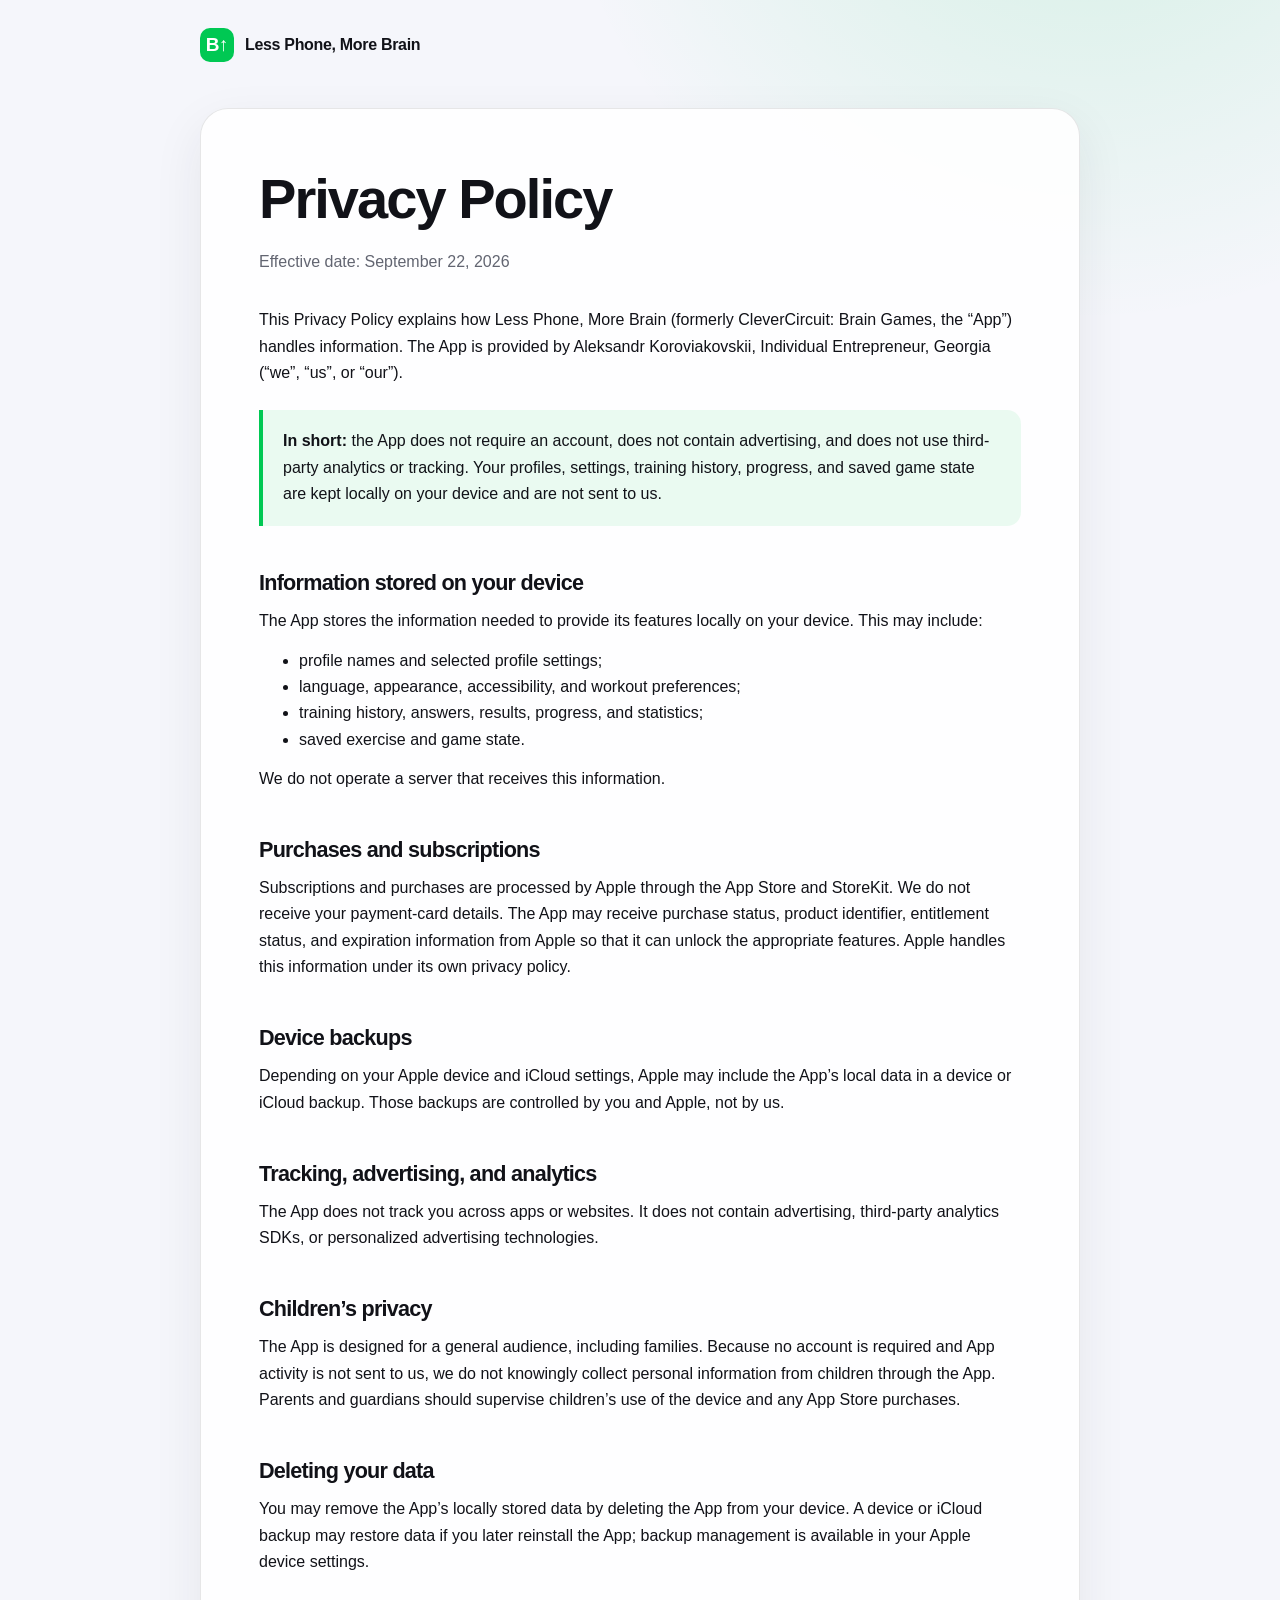
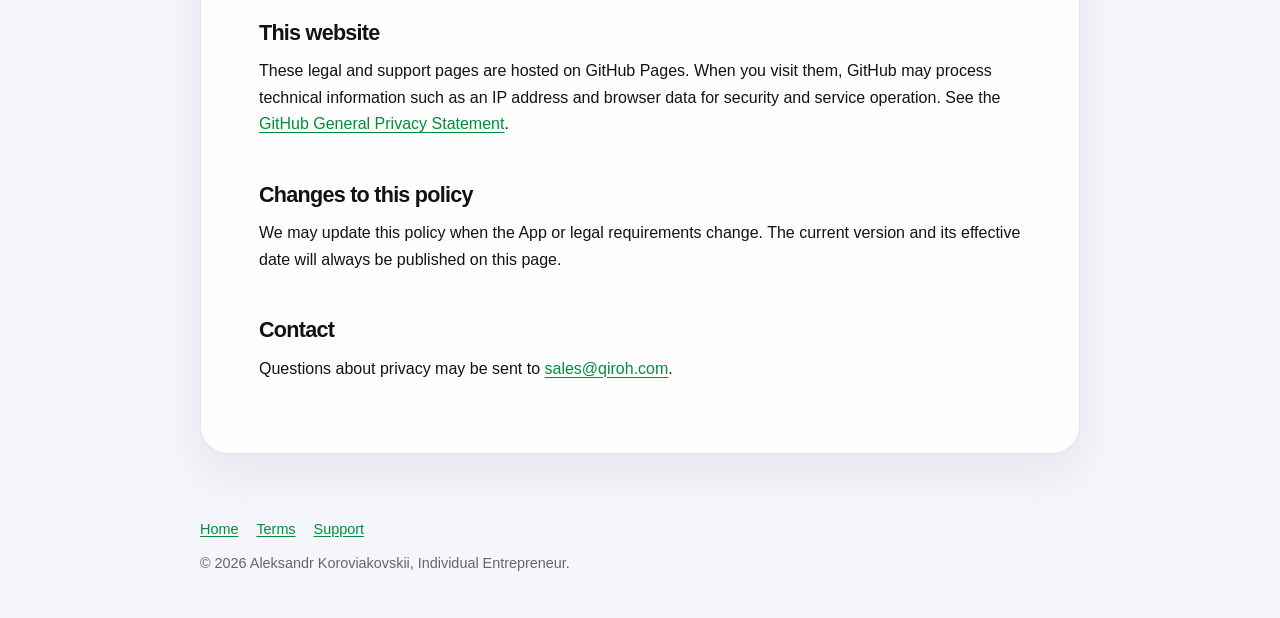
==== privacy/index.html @ fefdb508 "Update public app brand to Less Phone, More Brain" ====
<!doctype html>
<html lang="en">
<head>
  <meta charset="utf-8">
  <meta name="viewport" content="width=device-width, initial-scale=1">
  <meta name="description" content="Privacy Policy for Less Phone, More Brain (formerly CleverCircuit: Brain Games).">
  <title>Privacy Policy — Less Phone, More Brain</title>
  <link rel="stylesheet" href="../styles.css">
</head>
<body>
  <header class="shell">
    <a class="brand" href="../" aria-label="Less Phone, More Brain home">
      <span class="mark" aria-hidden="true">B↑</span>
      Less Phone, More Brain
    </a>
  </header>
  <main class="shell">
    <article class="document">
      <h1>Privacy Policy</h1>
      <p class="meta">Effective date: September 22, 2026</p>

      <p>This Privacy Policy explains how Less Phone, More Brain (formerly CleverCircuit: Brain Games, the “App”) handles information. The App is provided by Aleksandr Koroviakovskii, Individual Entrepreneur, Georgia (“we”, “us”, or “our”).</p>

      <div class="callout"><strong>In short:</strong> the App does not require an account, does not contain advertising, and does not use third-party analytics or tracking. Your profiles, settings, training history, progress, and saved game state are kept locally on your device and are not sent to us.</div>

      <h2>Information stored on your device</h2>
      <p>The App stores the information needed to provide its features locally on your device. This may include:</p>
      <ul>
        <li>profile names and selected profile settings;</li>
        <li>language, appearance, accessibility, and workout preferences;</li>
        <li>training history, answers, results, progress, and statistics;</li>
        <li>saved exercise and game state.</li>
      </ul>
      <p>We do not operate a server that receives this information.</p>

      <h2>Purchases and subscriptions</h2>
      <p>Subscriptions and purchases are processed by Apple through the App Store and StoreKit. We do not receive your payment-card details. The App may receive purchase status, product identifier, entitlement status, and expiration information from Apple so that it can unlock the appropriate features. Apple handles this information under its own privacy policy.</p>

      <h2>Device backups</h2>
      <p>Depending on your Apple device and iCloud settings, Apple may include the App’s local data in a device or iCloud backup. Those backups are controlled by you and Apple, not by us.</p>

      <h2>Tracking, advertising, and analytics</h2>
      <p>The App does not track you across apps or websites. It does not contain advertising, third-party analytics SDKs, or personalized advertising technologies.</p>

      <h2>Children’s privacy</h2>
      <p>The App is designed for a general audience, including families. Because no account is required and App activity is not sent to us, we do not knowingly collect personal information from children through the App. Parents and guardians should supervise children’s use of the device and any App Store purchases.</p>

      <h2>Deleting your data</h2>
      <p>You may remove the App’s locally stored data by deleting the App from your device. A device or iCloud backup may restore data if you later reinstall the App; backup management is available in your Apple device settings.</p>

      <h2>This website</h2>
      <p>These legal and support pages are hosted on GitHub Pages. When you visit them, GitHub may process technical information such as an IP address and browser data for security and service operation. See the <a href="https://docs.github.com/en/site-policy/privacy-policies/github-general-privacy-statement">GitHub General Privacy Statement</a>.</p>

      <h2>Changes to this policy</h2>
      <p>We may update this policy when the App or legal requirements change. The current version and its effective date will always be published on this page.</p>

      <h2>Contact</h2>
      <p>Questions about privacy may be sent to <a href="mailto:sales@qiroh.com">sales@qiroh.com</a>.</p>
    </article>
  </main>
  <footer class="shell">
    <nav aria-label="Footer">
      <a href="../">Home</a>
      <a href="../terms/">Terms</a>
      <a href="../support/">Support</a>
    </nav>
    <div>© 2026 Aleksandr Koroviakovskii, Individual Entrepreneur.</div>
  </footer>
</body>
</html>
---- styles.css ----
:root {
  color-scheme: light dark;
  --bg: #f5f6fb;
  --surface: rgba(255, 255, 255, 0.9);
  --text: #111218;
  --muted: #626571;
  --line: rgba(17, 18, 24, 0.1);
  --accent: #00c853;
  --accent-dark: #008d3a;
  --shadow: 0 18px 50px rgba(34, 39, 52, 0.08);
}

* {
  box-sizing: border-box;
}

body {
  margin: 0;
  min-height: 100vh;
  font-family: -apple-system, BlinkMacSystemFont, "SF Pro Text", "Segoe UI", sans-serif;
  color: var(--text);
  background:
    radial-gradient(circle at 85% -10%, rgba(0, 200, 83, 0.15), transparent 34rem),
    var(--bg);
  line-height: 1.65;
}

a {
  color: var(--accent-dark);
  text-underline-offset: 0.16em;
}

.shell {
  width: min(880px, calc(100% - 32px));
  margin: 0 auto;
}

header {
  padding: 28px 0 18px;
}

.brand {
  display: inline-flex;
  align-items: center;
  gap: 11px;
  color: var(--text);
  text-decoration: none;
  font-weight: 750;
  letter-spacing: -0.02em;
}

.mark {
  display: grid;
  width: 34px;
  height: 34px;
  place-items: center;
  border-radius: 10px;
  color: white;
  background: var(--accent);
  font-size: 19px;
  font-weight: 850;
}

main {
  padding: 28px 0 64px;
}

.hero,
.document,
.card {
  border: 1px solid var(--line);
  background: var(--surface);
  box-shadow: var(--shadow);
}

.hero,
.document {
  border-radius: 28px;
  padding: clamp(28px, 6vw, 58px);
}

h1,
h2 {
  letter-spacing: -0.035em;
  line-height: 1.14;
}

h1 {
  max-width: 720px;
  margin: 0 0 18px;
  font-size: clamp(2.25rem, 7vw, 4.5rem);
}

.document h1 {
  font-size: clamp(2rem, 6vw, 3.5rem);
}

h2 {
  margin: 2.1em 0 0.55em;
  font-size: 1.35rem;
}

p,
ul {
  margin: 0.8em 0;
}

.lead {
  max-width: 650px;
  color: var(--muted);
  font-size: 1.13rem;
}

.meta {
  margin-bottom: 32px;
  color: var(--muted);
}

.grid {
  display: grid;
  grid-template-columns: repeat(3, 1fr);
  gap: 14px;
  margin-top: 26px;
}

.card {
  display: block;
  padding: 22px;
  border-radius: 20px;
  color: var(--text);
  text-decoration: none;
  transition: transform 160ms ease, border-color 160ms ease;
}

.card:hover {
  transform: translateY(-2px);
  border-color: rgba(0, 200, 83, 0.45);
}

.card strong {
  display: block;
  margin-bottom: 6px;
}

.card span,
.note {
  color: var(--muted);
}

.callout {
  margin: 24px 0;
  padding: 18px 20px;
  border-left: 4px solid var(--accent);
  border-radius: 0 14px 14px 0;
  background: rgba(0, 200, 83, 0.08);
}

footer {
  padding: 0 0 42px;
  color: var(--muted);
  font-size: 0.9rem;
}

footer nav {
  display: flex;
  flex-wrap: wrap;
  gap: 10px 18px;
  margin-bottom: 10px;
}

@media (max-width: 680px) {
  .grid {
    grid-template-columns: 1fr;
  }

  .hero,
  .document {
    border-radius: 22px;
  }
}

@media (prefers-reduced-motion: reduce) {
  .card {
    transition: none;
  }
}

@media (prefers-color-scheme: dark) {
  :root {
    --bg: #0e1015;
    --surface: rgba(25, 27, 34, 0.92);
    --text: #f5f6f8;
    --muted: #b1b4bf;
    --line: rgba(255, 255, 255, 0.1);
    --accent-dark: #55df87;
    --shadow: 0 18px 50px rgba(0, 0, 0, 0.2);
  }
}
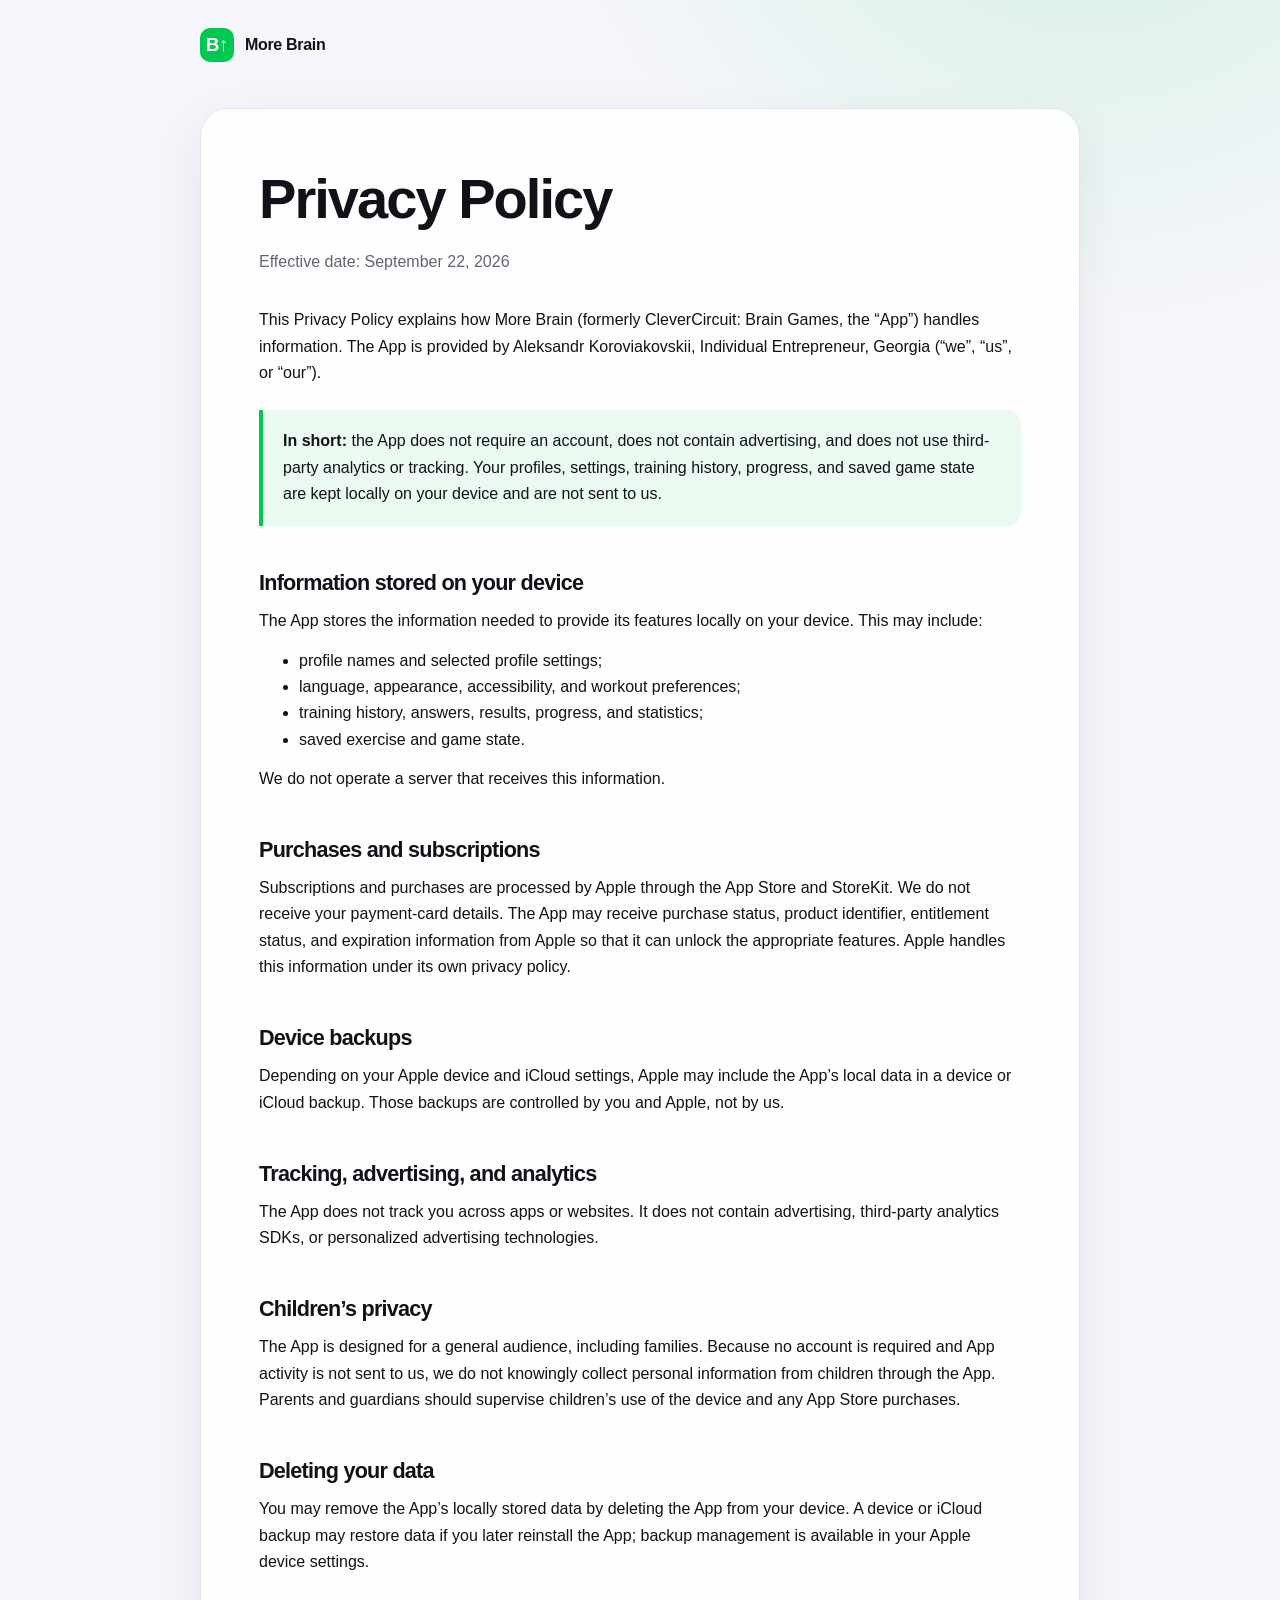
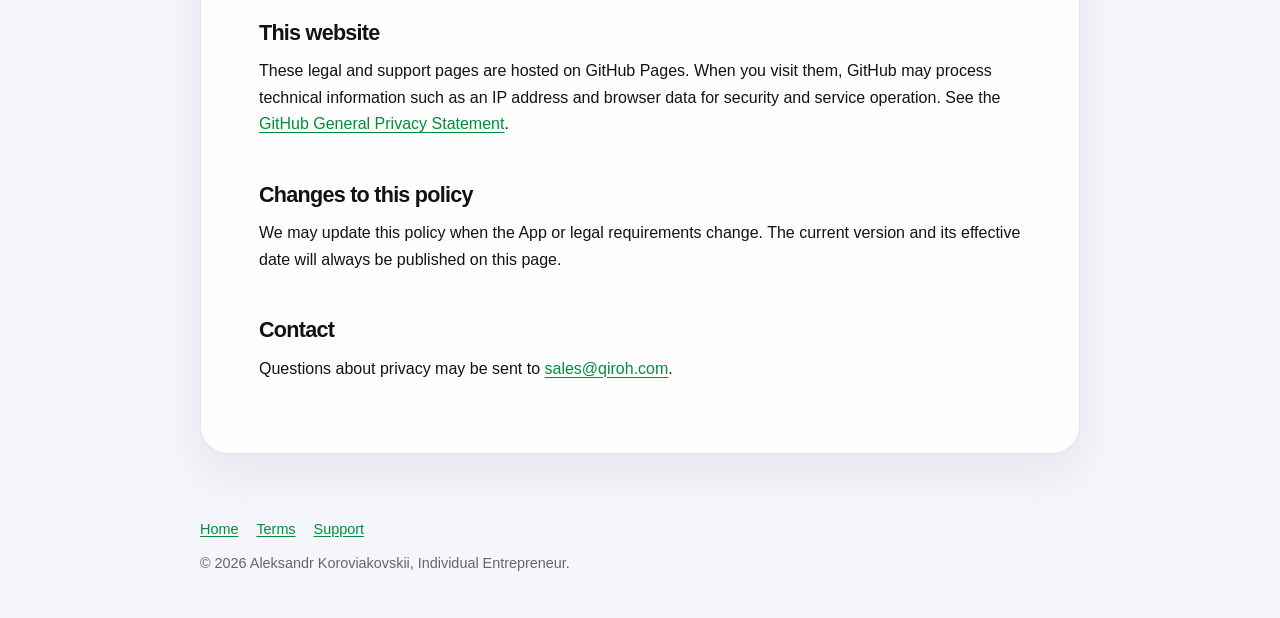
==== commit f0a3b93f: "Update public app brand to More Brain" ====
--- a/privacy/index.html
+++ b/privacy/index.html
@@ -3,15 +3,15 @@
 <head>
   <meta charset="utf-8">
   <meta name="viewport" content="width=device-width, initial-scale=1">
-  <meta name="description" content="Privacy Policy for Less Phone, More Brain (formerly CleverCircuit: Brain Games).">
-  <title>Privacy Policy — Less Phone, More Brain</title>
+  <meta name="description" content="Privacy Policy for More Brain (formerly CleverCircuit: Brain Games).">
+  <title>Privacy Policy — More Brain</title>
   <link rel="stylesheet" href="../styles.css">
 </head>
 <body>
   <header class="shell">
-    <a class="brand" href="../" aria-label="Less Phone, More Brain home">
+    <a class="brand" href="../" aria-label="More Brain home">
       <span class="mark" aria-hidden="true">B↑</span>
-      Less Phone, More Brain
+      More Brain
     </a>
   </header>
   <main class="shell">
@@ -19,7 +19,7 @@
       <h1>Privacy Policy</h1>
       <p class="meta">Effective date: September 22, 2026</p>
 
-      <p>This Privacy Policy explains how Less Phone, More Brain (formerly CleverCircuit: Brain Games, the “App”) handles information. The App is provided by Aleksandr Koroviakovskii, Individual Entrepreneur, Georgia (“we”, “us”, or “our”).</p>
+      <p>This Privacy Policy explains how More Brain (formerly CleverCircuit: Brain Games, the “App”) handles information. The App is provided by Aleksandr Koroviakovskii, Individual Entrepreneur, Georgia (“we”, “us”, or “our”).</p>
 
       <div class="callout"><strong>In short:</strong> the App does not require an account, does not contain advertising, and does not use third-party analytics or tracking. Your profiles, settings, training history, progress, and saved game state are kept locally on your device and are not sent to us.</div>
 
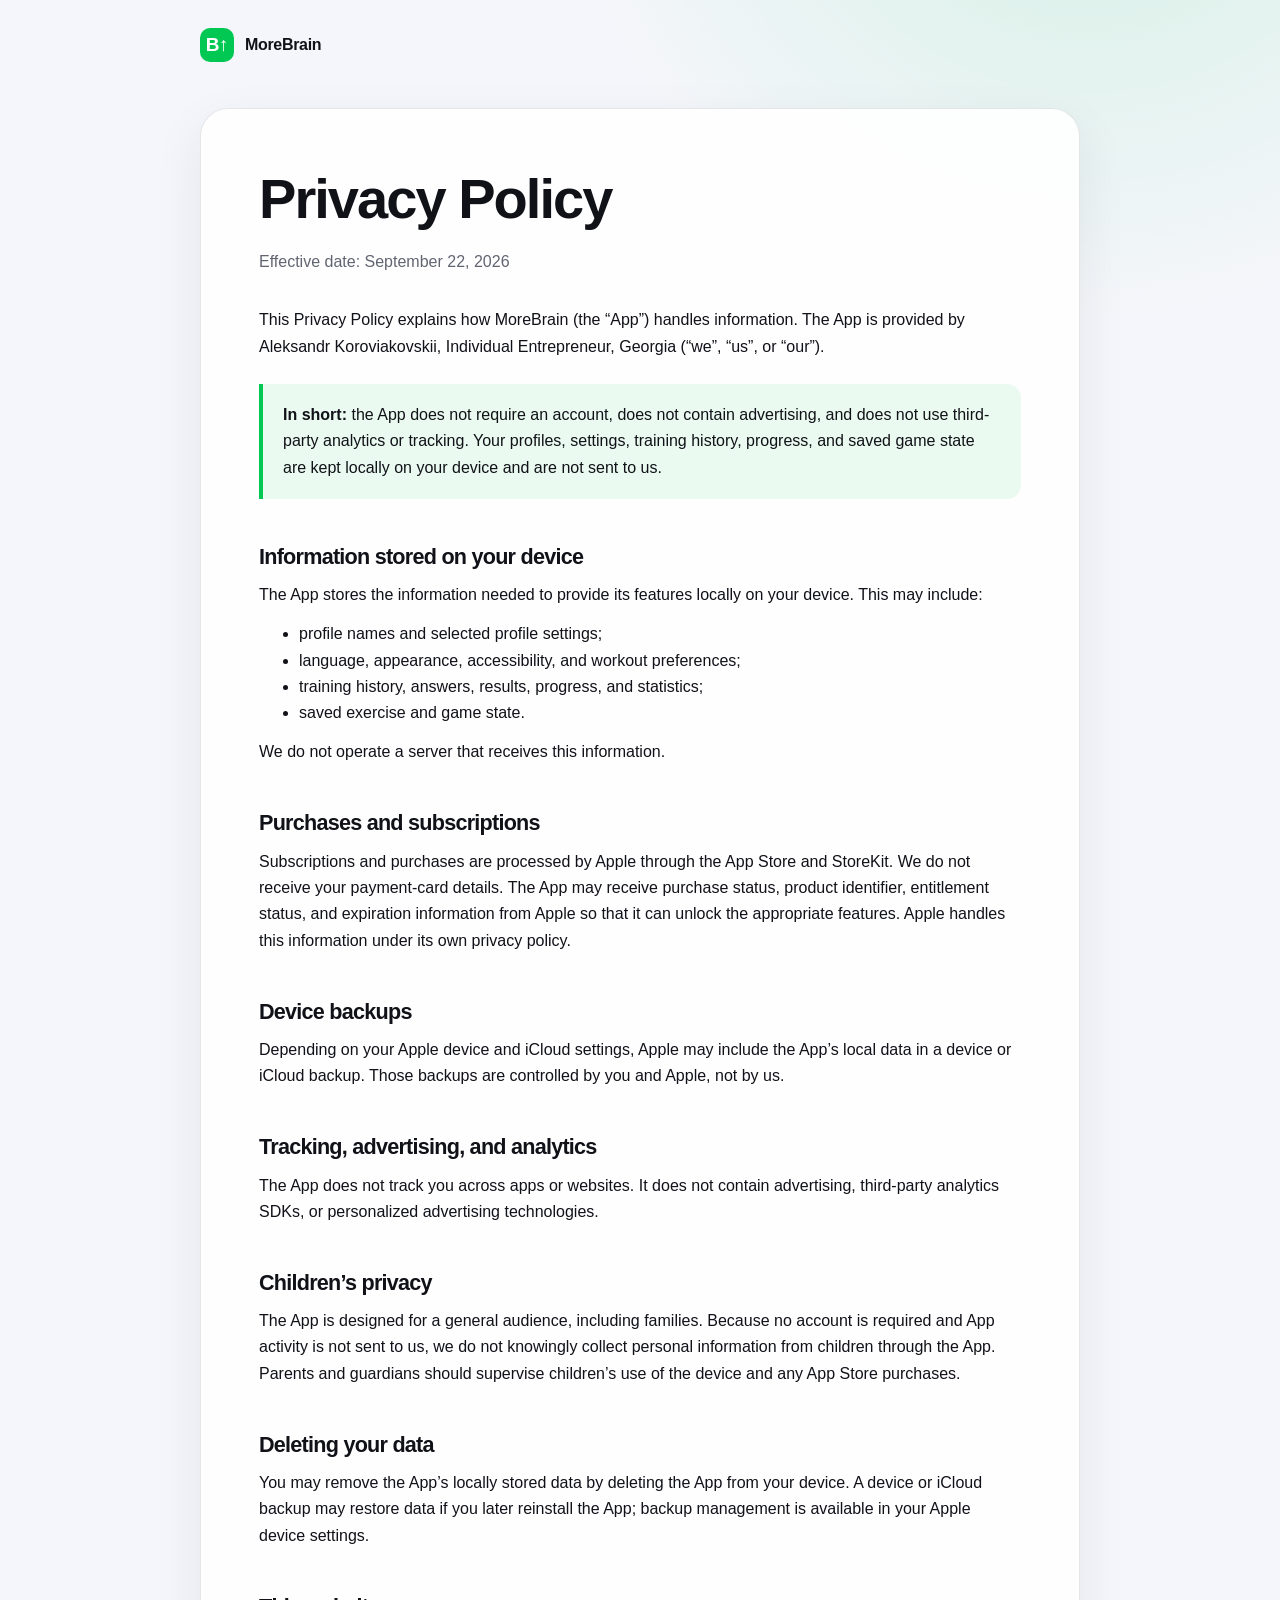
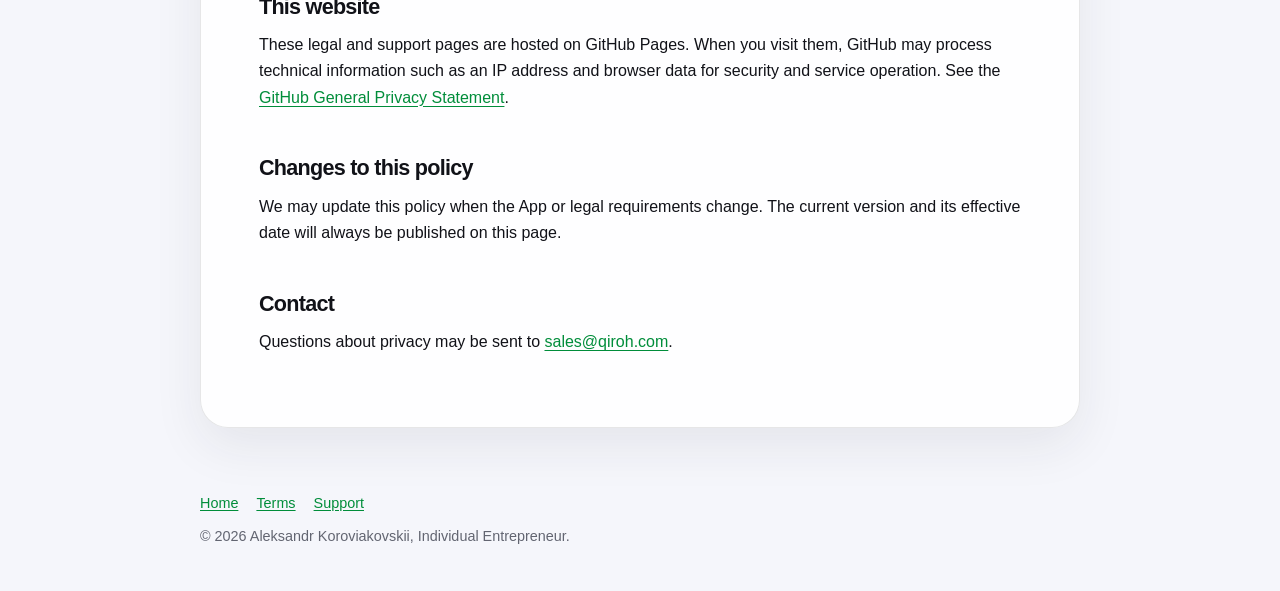
==== commit bc2cec9b: "Standardize public documentation brand as MoreBrain" ====
--- a/privacy/index.html
+++ b/privacy/index.html
@@ -3,15 +3,15 @@
 <head>
   <meta charset="utf-8">
   <meta name="viewport" content="width=device-width, initial-scale=1">
-  <meta name="description" content="Privacy Policy for More Brain (formerly CleverCircuit: Brain Games).">
-  <title>Privacy Policy — More Brain</title>
+  <meta name="description" content="Privacy Policy for MoreBrain.">
+  <title>Privacy Policy — MoreBrain</title>
   <link rel="stylesheet" href="../styles.css">
 </head>
 <body>
   <header class="shell">
-    <a class="brand" href="../" aria-label="More Brain home">
+    <a class="brand" href="../" aria-label="MoreBrain home">
       <span class="mark" aria-hidden="true">B↑</span>
-      More Brain
+      MoreBrain
     </a>
   </header>
   <main class="shell">
@@ -19,7 +19,7 @@
       <h1>Privacy Policy</h1>
       <p class="meta">Effective date: September 22, 2026</p>
 
-      <p>This Privacy Policy explains how More Brain (formerly CleverCircuit: Brain Games, the “App”) handles information. The App is provided by Aleksandr Koroviakovskii, Individual Entrepreneur, Georgia (“we”, “us”, or “our”).</p>
+      <p>This Privacy Policy explains how MoreBrain (the “App”) handles information. The App is provided by Aleksandr Koroviakovskii, Individual Entrepreneur, Georgia (“we”, “us”, or “our”).</p>
 
       <div class="callout"><strong>In short:</strong> the App does not require an account, does not contain advertising, and does not use third-party analytics or tracking. Your profiles, settings, training history, progress, and saved game state are kept locally on your device and are not sent to us.</div>
 
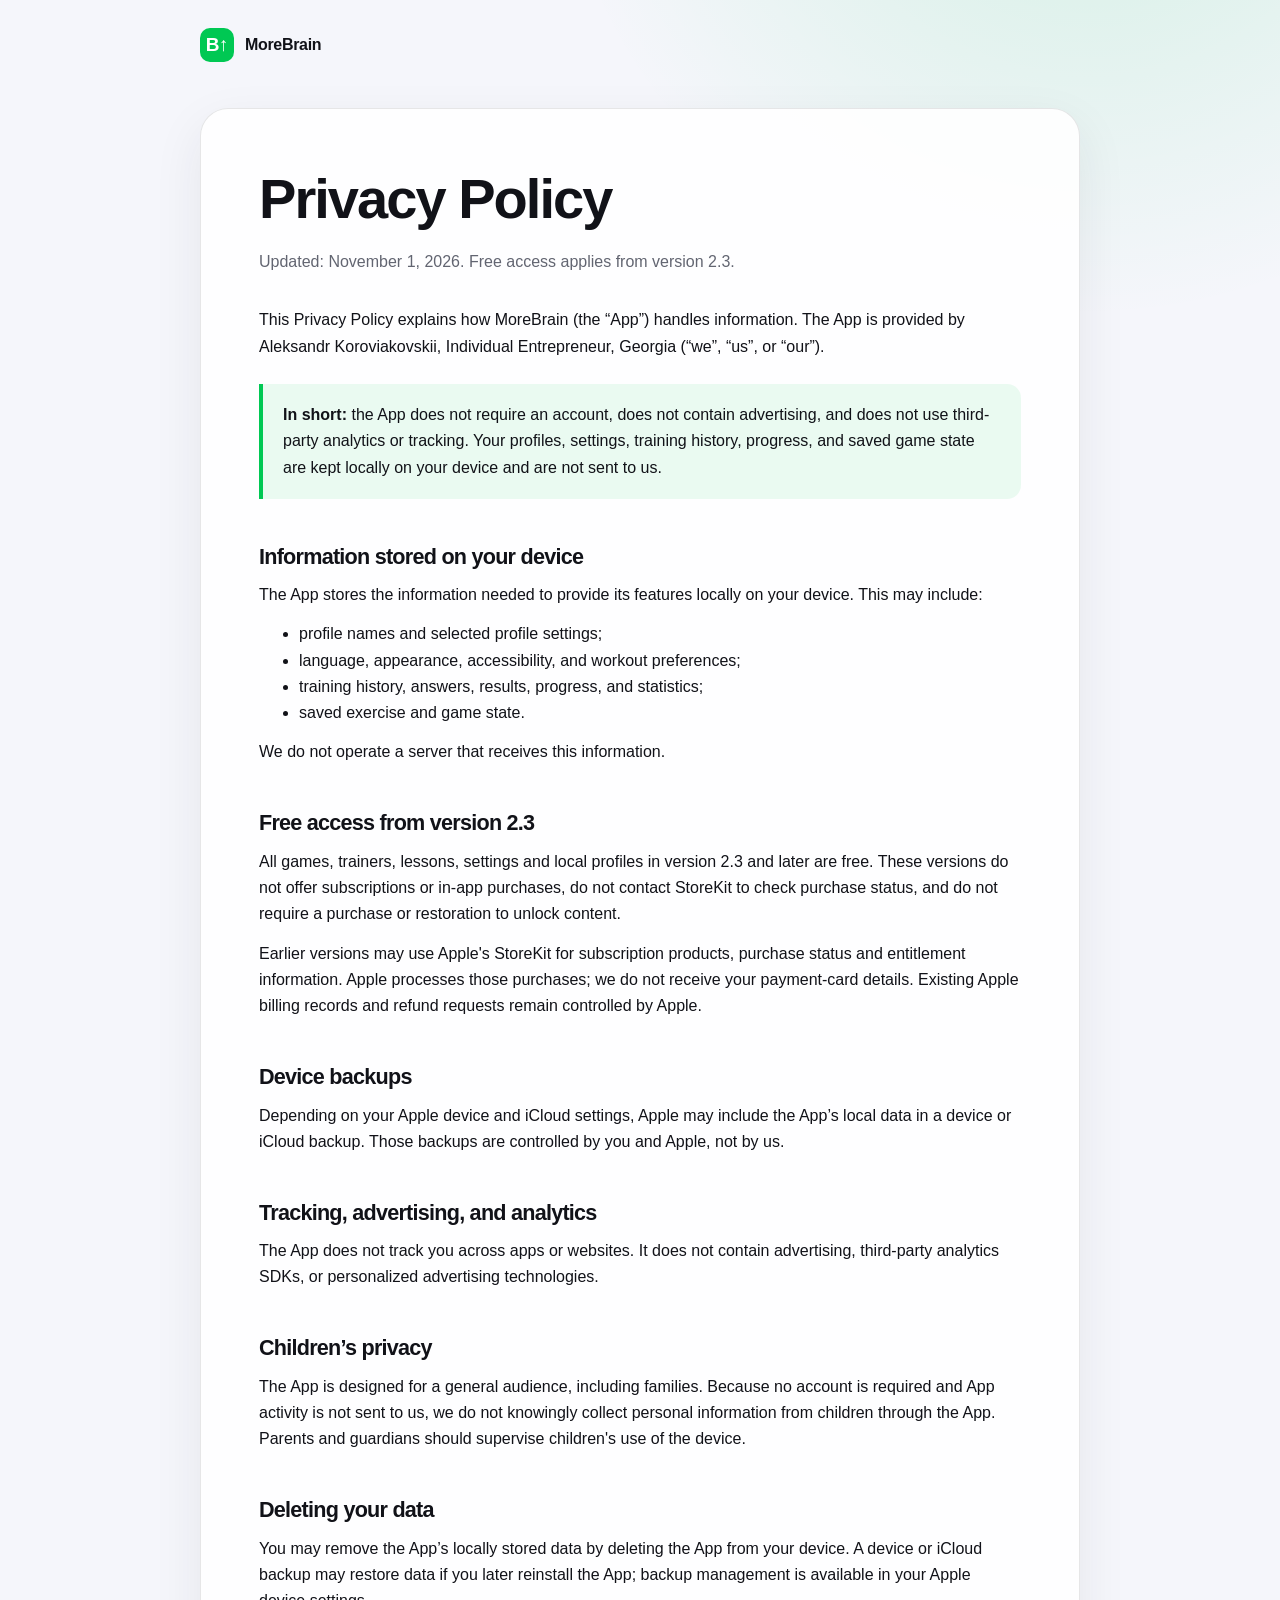
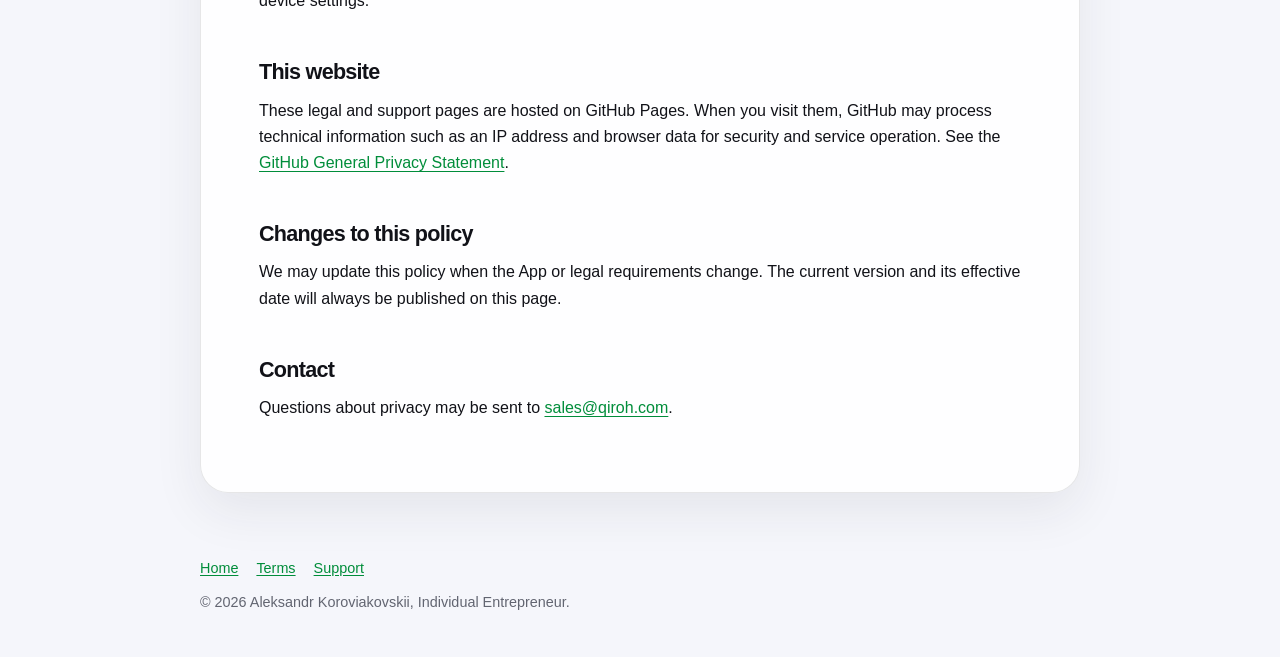
==== commit 0e00a82f: "Document free access from MoreBrain 2.3 Updated the privacy policy to reflect changes in access and " ====
--- a/privacy/index.html
+++ b/privacy/index.html
@@ -17,7 +17,7 @@
   <main class="shell">
     <article class="document">
       <h1>Privacy Policy</h1>
-      <p class="meta">Effective date: September 22, 2026</p>
+      <p class="meta">Updated: November 1, 2026. Free access applies from version 2.3.</p>
 
       <p>This Privacy Policy explains how MoreBrain (the “App”) handles information. The App is provided by Aleksandr Koroviakovskii, Individual Entrepreneur, Georgia (“we”, “us”, or “our”).</p>
 
@@ -33,8 +33,9 @@
       </ul>
       <p>We do not operate a server that receives this information.</p>
 
-      <h2>Purchases and subscriptions</h2>
-      <p>Subscriptions and purchases are processed by Apple through the App Store and StoreKit. We do not receive your payment-card details. The App may receive purchase status, product identifier, entitlement status, and expiration information from Apple so that it can unlock the appropriate features. Apple handles this information under its own privacy policy.</p>
+      <h2>Free access from version 2.3</h2>
+      <p>All games, trainers, lessons, settings and local profiles in version 2.3 and later are free. These versions do not offer subscriptions or in-app purchases, do not contact StoreKit to check purchase status, and do not require a purchase or restoration to unlock content.</p>
+      <p>Earlier versions may use Apple's StoreKit for subscription products, purchase status and entitlement information. Apple processes those purchases; we do not receive your payment-card details. Existing Apple billing records and refund requests remain controlled by Apple.</p>
 
       <h2>Device backups</h2>
       <p>Depending on your Apple device and iCloud settings, Apple may include the App’s local data in a device or iCloud backup. Those backups are controlled by you and Apple, not by us.</p>
@@ -43,7 +44,7 @@
       <p>The App does not track you across apps or websites. It does not contain advertising, third-party analytics SDKs, or personalized advertising technologies.</p>
 
       <h2>Children’s privacy</h2>
-      <p>The App is designed for a general audience, including families. Because no account is required and App activity is not sent to us, we do not knowingly collect personal information from children through the App. Parents and guardians should supervise children’s use of the device and any App Store purchases.</p>
+      <p>The App is designed for a general audience, including families. Because no account is required and App activity is not sent to us, we do not knowingly collect personal information from children through the App. Parents and guardians should supervise children's use of the device.</p>
 
       <h2>Deleting your data</h2>
       <p>You may remove the App’s locally stored data by deleting the App from your device. A device or iCloud backup may restore data if you later reinstall the App; backup management is available in your Apple device settings.</p>
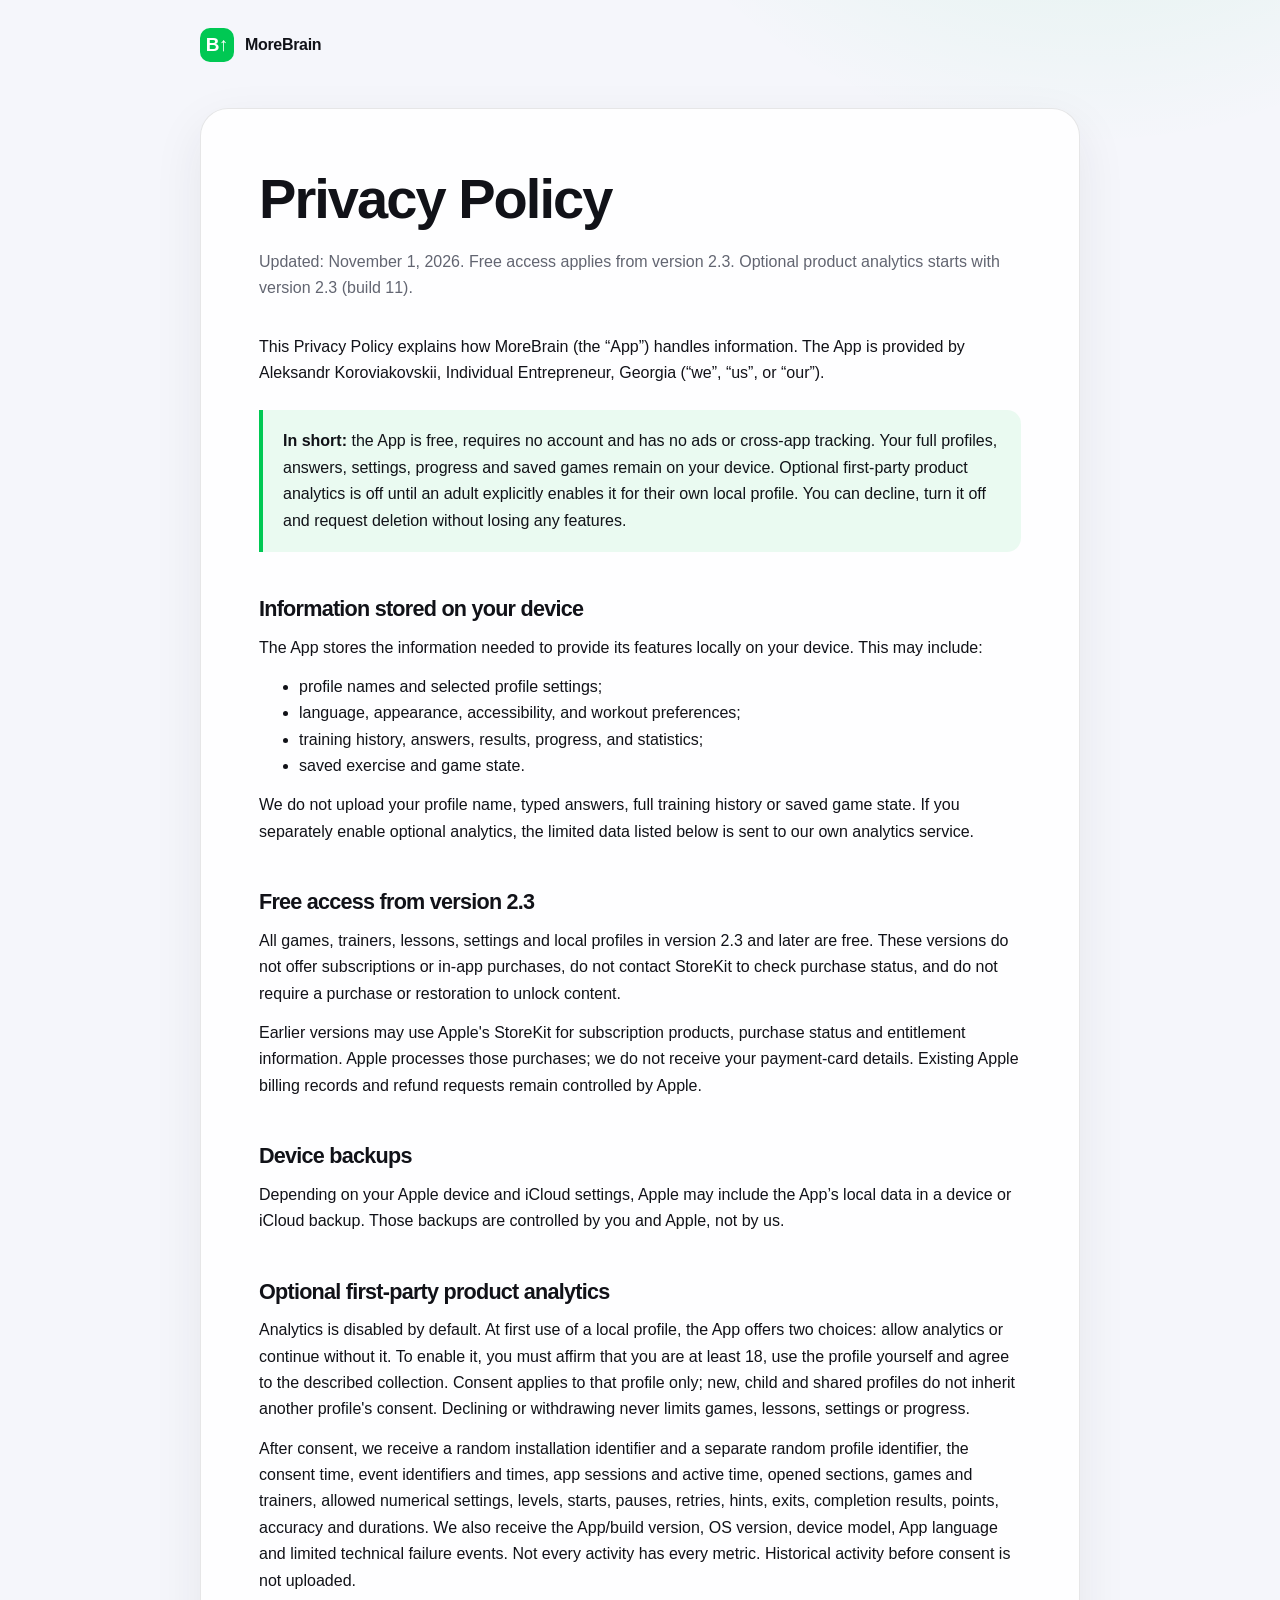
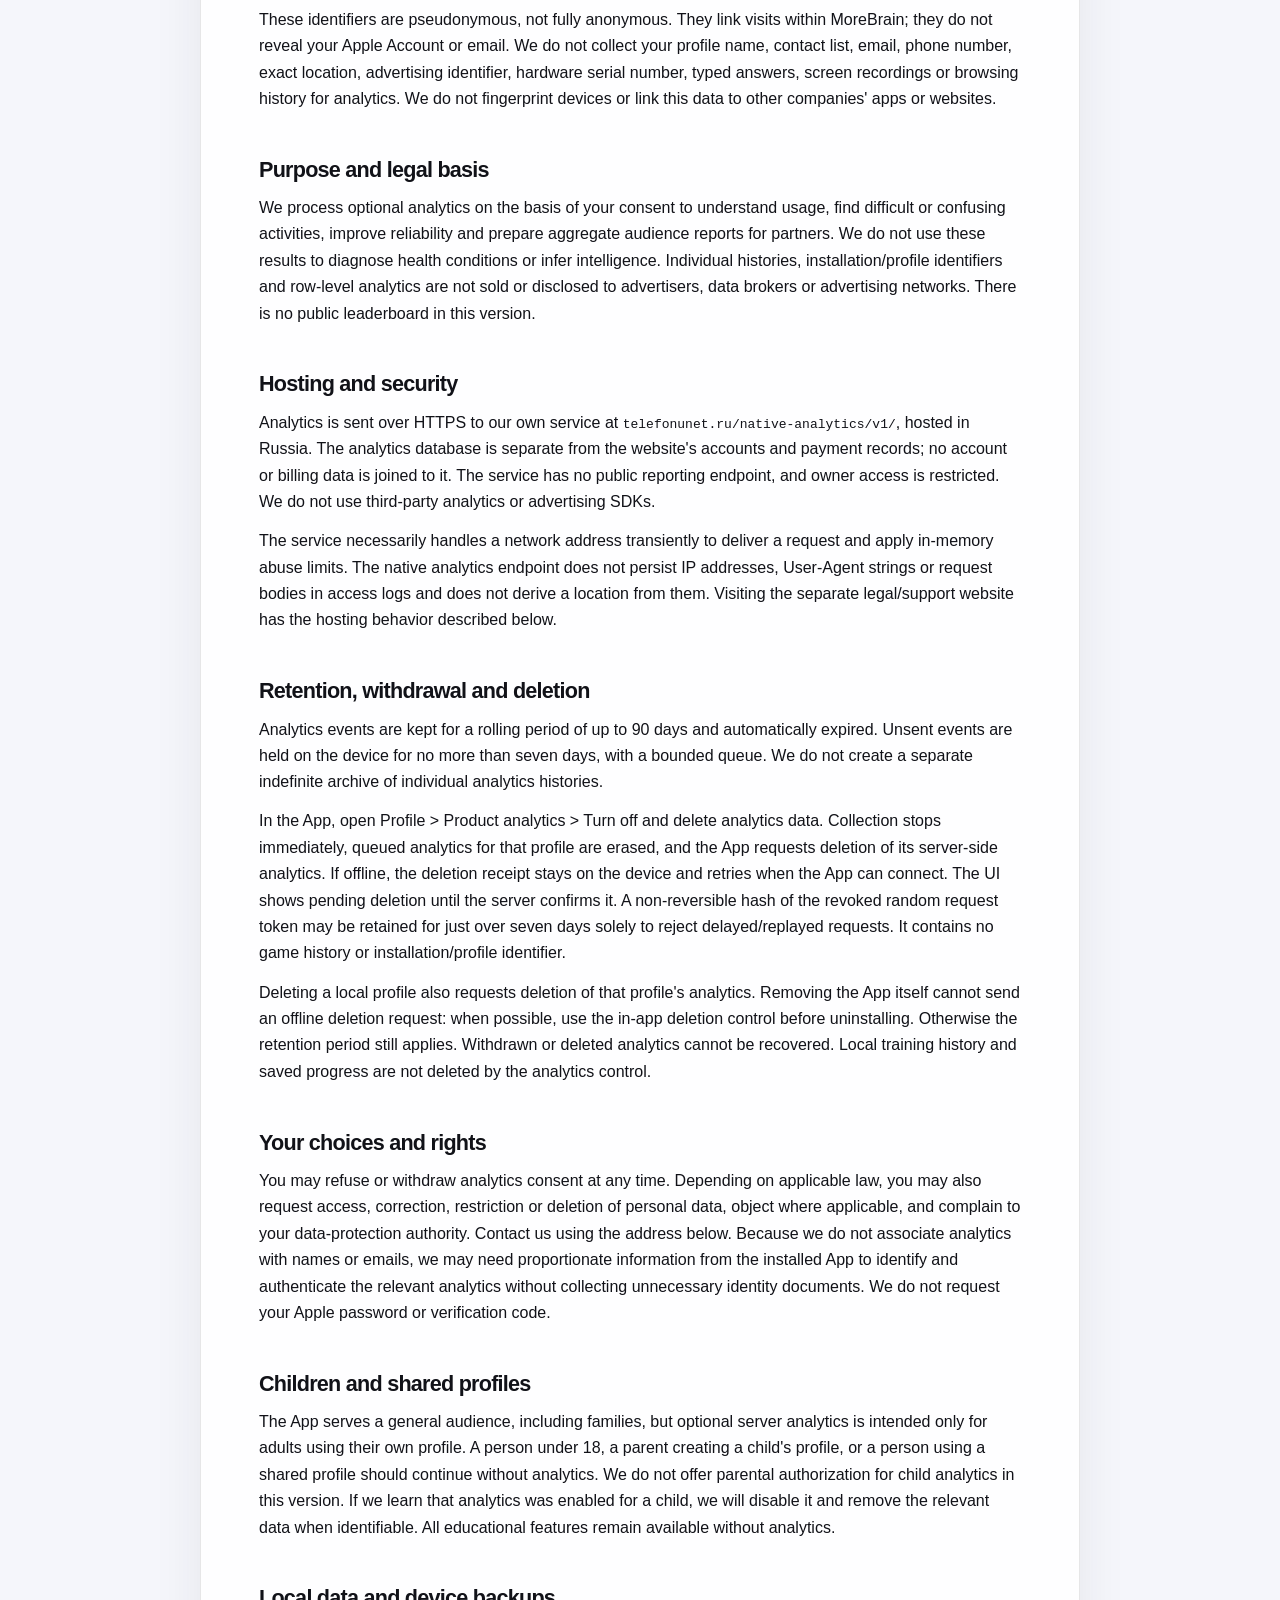
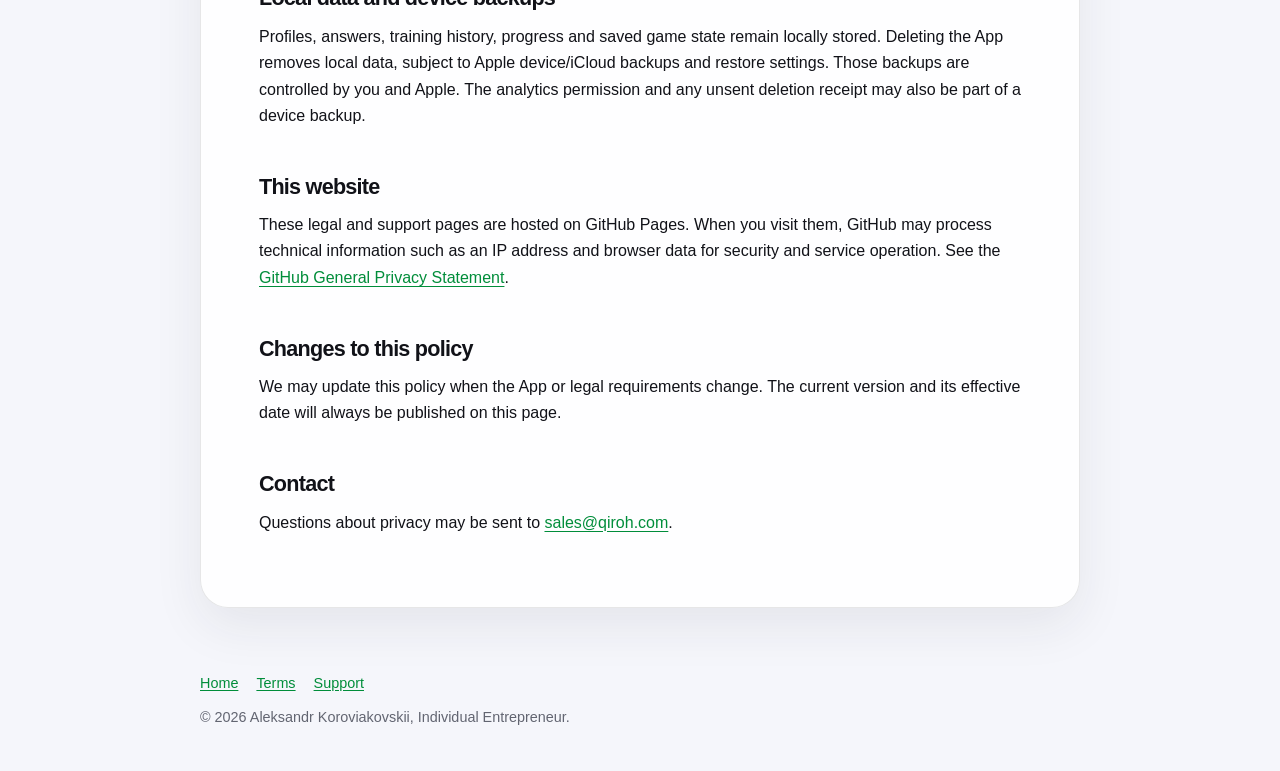
==== commit 40a75dda: "Explain voluntary MoreBrain analytics and deletion controls" ====
--- a/privacy/index.html
+++ b/privacy/index.html
@@ -17,11 +17,11 @@
   <main class="shell">
     <article class="document">
       <h1>Privacy Policy</h1>
-      <p class="meta">Updated: November 1, 2026. Free access applies from version 2.3.</p>
+      <p class="meta">Updated: November 1, 2026. Free access applies from version 2.3. Optional product analytics starts with version 2.3 (build 11).</p>
 
       <p>This Privacy Policy explains how MoreBrain (the “App”) handles information. The App is provided by Aleksandr Koroviakovskii, Individual Entrepreneur, Georgia (“we”, “us”, or “our”).</p>
 
-      <div class="callout"><strong>In short:</strong> the App does not require an account, does not contain advertising, and does not use third-party analytics or tracking. Your profiles, settings, training history, progress, and saved game state are kept locally on your device and are not sent to us.</div>
+      <div class="callout"><strong>In short:</strong> the App is free, requires no account and has no ads or cross-app tracking. Your full profiles, answers, settings, progress and saved games remain on your device. Optional first-party product analytics is off until an adult explicitly enables it for their own local profile. You can decline, turn it off and request deletion without losing any features.</div>
 
       <h2>Information stored on your device</h2>
       <p>The App stores the information needed to provide its features locally on your device. This may include:</p>
@@ -31,7 +31,7 @@
         <li>training history, answers, results, progress, and statistics;</li>
         <li>saved exercise and game state.</li>
       </ul>
-      <p>We do not operate a server that receives this information.</p>
+      <p>We do not upload your profile name, typed answers, full training history or saved game state. If you separately enable optional analytics, the limited data listed below is sent to our own analytics service.</p>
 
       <h2>Free access from version 2.3</h2>
       <p>All games, trainers, lessons, settings and local profiles in version 2.3 and later are free. These versions do not offer subscriptions or in-app purchases, do not contact StoreKit to check purchase status, and do not require a purchase or restoration to unlock content.</p>
@@ -40,14 +40,25 @@
       <h2>Device backups</h2>
       <p>Depending on your Apple device and iCloud settings, Apple may include the App’s local data in a device or iCloud backup. Those backups are controlled by you and Apple, not by us.</p>
 
-      <h2>Tracking, advertising, and analytics</h2>
-      <p>The App does not track you across apps or websites. It does not contain advertising, third-party analytics SDKs, or personalized advertising technologies.</p>
-
-      <h2>Children’s privacy</h2>
-      <p>The App is designed for a general audience, including families. Because no account is required and App activity is not sent to us, we do not knowingly collect personal information from children through the App. Parents and guardians should supervise children's use of the device.</p>
-
-      <h2>Deleting your data</h2>
-      <p>You may remove the App’s locally stored data by deleting the App from your device. A device or iCloud backup may restore data if you later reinstall the App; backup management is available in your Apple device settings.</p>
+      <h2>Optional first-party product analytics</h2>
+      <p>Analytics is disabled by default. At first use of a local profile, the App offers two choices: allow analytics or continue without it. To enable it, you must affirm that you are at least 18, use the profile yourself and agree to the described collection. Consent applies to that profile only; new, child and shared profiles do not inherit another profile's consent. Declining or withdrawing never limits games, lessons, settings or progress.</p>
+      <p>After consent, we receive a random installation identifier and a separate random profile identifier, the consent time, event identifiers and times, app sessions and active time, opened sections, games and trainers, allowed numerical settings, levels, starts, pauses, retries, hints, exits, completion results, points, accuracy and durations. We also receive the App/build version, OS version, device model, App language and limited technical failure events. Not every activity has every metric. Historical activity before consent is not uploaded.</p>
+      <p>These identifiers are pseudonymous, not fully anonymous. They link visits within MoreBrain; they do not reveal your Apple Account or email. We do not collect your profile name, contact list, email, phone number, exact location, advertising identifier, hardware serial number, typed answers, screen recordings or browsing history for analytics. We do not fingerprint devices or link this data to other companies' apps or websites.</p>
+      <h2>Purpose and legal basis</h2>
+      <p>We process optional analytics on the basis of your consent to understand usage, find difficult or confusing activities, improve reliability and prepare aggregate audience reports for partners. We do not use these results to diagnose health conditions or infer intelligence. Individual histories, installation/profile identifiers and row-level analytics are not sold or disclosed to advertisers, data brokers or advertising networks. There is no public leaderboard in this version.</p>
+      <h2>Hosting and security</h2>
+      <p>Analytics is sent over HTTPS to our own service at <code>telefonunet.ru/native-analytics/v1/</code>, hosted in Russia. The analytics database is separate from the website's accounts and payment records; no account or billing data is joined to it. The service has no public reporting endpoint, and owner access is restricted. We do not use third-party analytics or advertising SDKs.</p>
+      <p>The service necessarily handles a network address transiently to deliver a request and apply in-memory abuse limits. The native analytics endpoint does not persist IP addresses, User-Agent strings or request bodies in access logs and does not derive a location from them. Visiting the separate legal/support website has the hosting behavior described below.</p>
+      <h2>Retention, withdrawal and deletion</h2>
+      <p>Analytics events are kept for a rolling period of up to 90 days and automatically expired. Unsent events are held on the device for no more than seven days, with a bounded queue. We do not create a separate indefinite archive of individual analytics histories.</p>
+      <p>In the App, open Profile &gt; Product analytics &gt; Turn off and delete analytics data. Collection stops immediately, queued analytics for that profile are erased, and the App requests deletion of its server-side analytics. If offline, the deletion receipt stays on the device and retries when the App can connect. The UI shows pending deletion until the server confirms it. A non-reversible hash of the revoked random request token may be retained for just over seven days solely to reject delayed/replayed requests. It contains no game history or installation/profile identifier.</p>
+      <p>Deleting a local profile also requests deletion of that profile's analytics. Removing the App itself cannot send an offline deletion request: when possible, use the in-app deletion control before uninstalling. Otherwise the retention period still applies. Withdrawn or deleted analytics cannot be recovered. Local training history and saved progress are not deleted by the analytics control.</p>
+      <h2>Your choices and rights</h2>
+      <p>You may refuse or withdraw analytics consent at any time. Depending on applicable law, you may also request access, correction, restriction or deletion of personal data, object where applicable, and complain to your data-protection authority. Contact us using the address below. Because we do not associate analytics with names or emails, we may need proportionate information from the installed App to identify and authenticate the relevant analytics without collecting unnecessary identity documents. We do not request your Apple password or verification code.</p>
+      <h2>Children and shared profiles</h2>
+      <p>The App serves a general audience, including families, but optional server analytics is intended only for adults using their own profile. A person under 18, a parent creating a child's profile, or a person using a shared profile should continue without analytics. We do not offer parental authorization for child analytics in this version. If we learn that analytics was enabled for a child, we will disable it and remove the relevant data when identifiable. All educational features remain available without analytics.</p>
+      <h2>Local data and device backups</h2>
+      <p>Profiles, answers, training history, progress and saved game state remain locally stored. Deleting the App removes local data, subject to Apple device/iCloud backups and restore settings. Those backups are controlled by you and Apple. The analytics permission and any unsent deletion receipt may also be part of a device backup.</p>
 
       <h2>This website</h2>
       <p>These legal and support pages are hosted on GitHub Pages. When you visit them, GitHub may process technical information such as an IP address and browser data for security and service operation. See the <a href="https://docs.github.com/en/site-policy/privacy-policies/github-general-privacy-statement">GitHub General Privacy Statement</a>.</p>
@@ -69,3 +80,4 @@
   </footer>
 </body>
 </html>
+
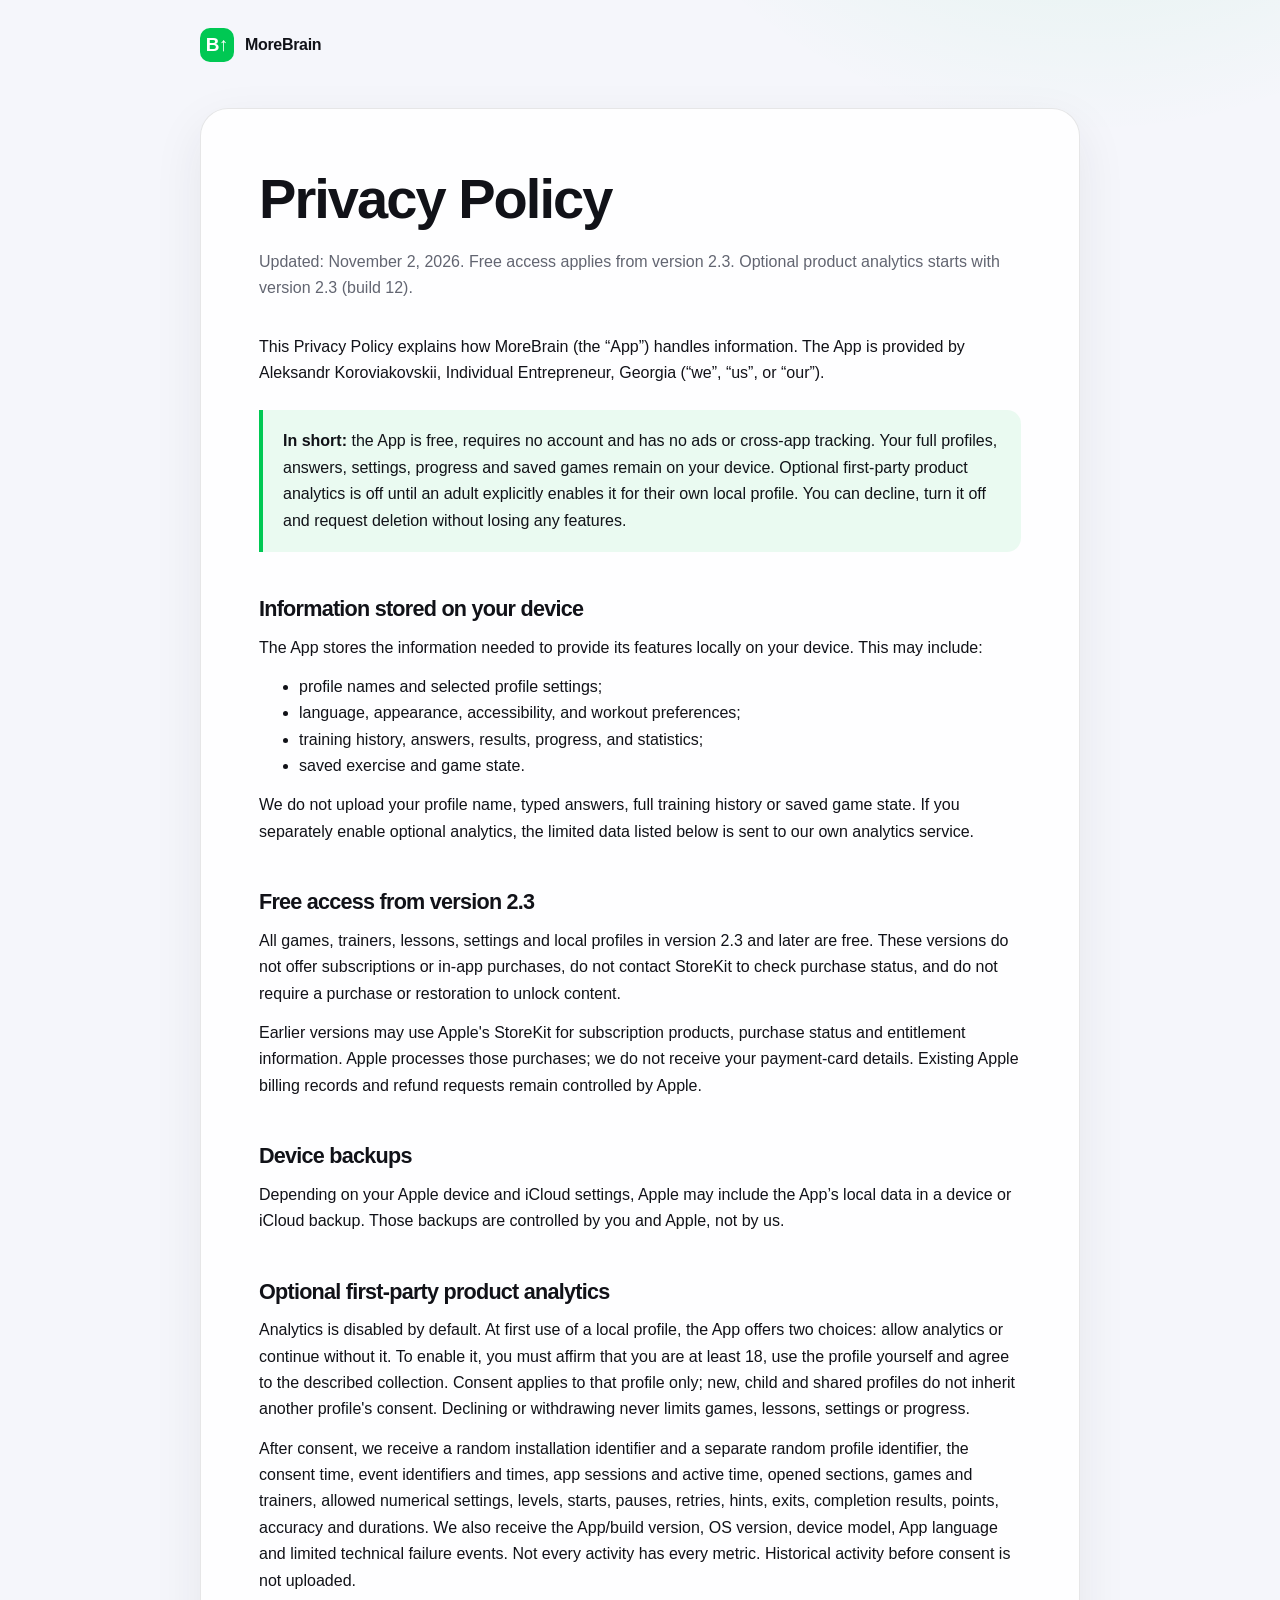
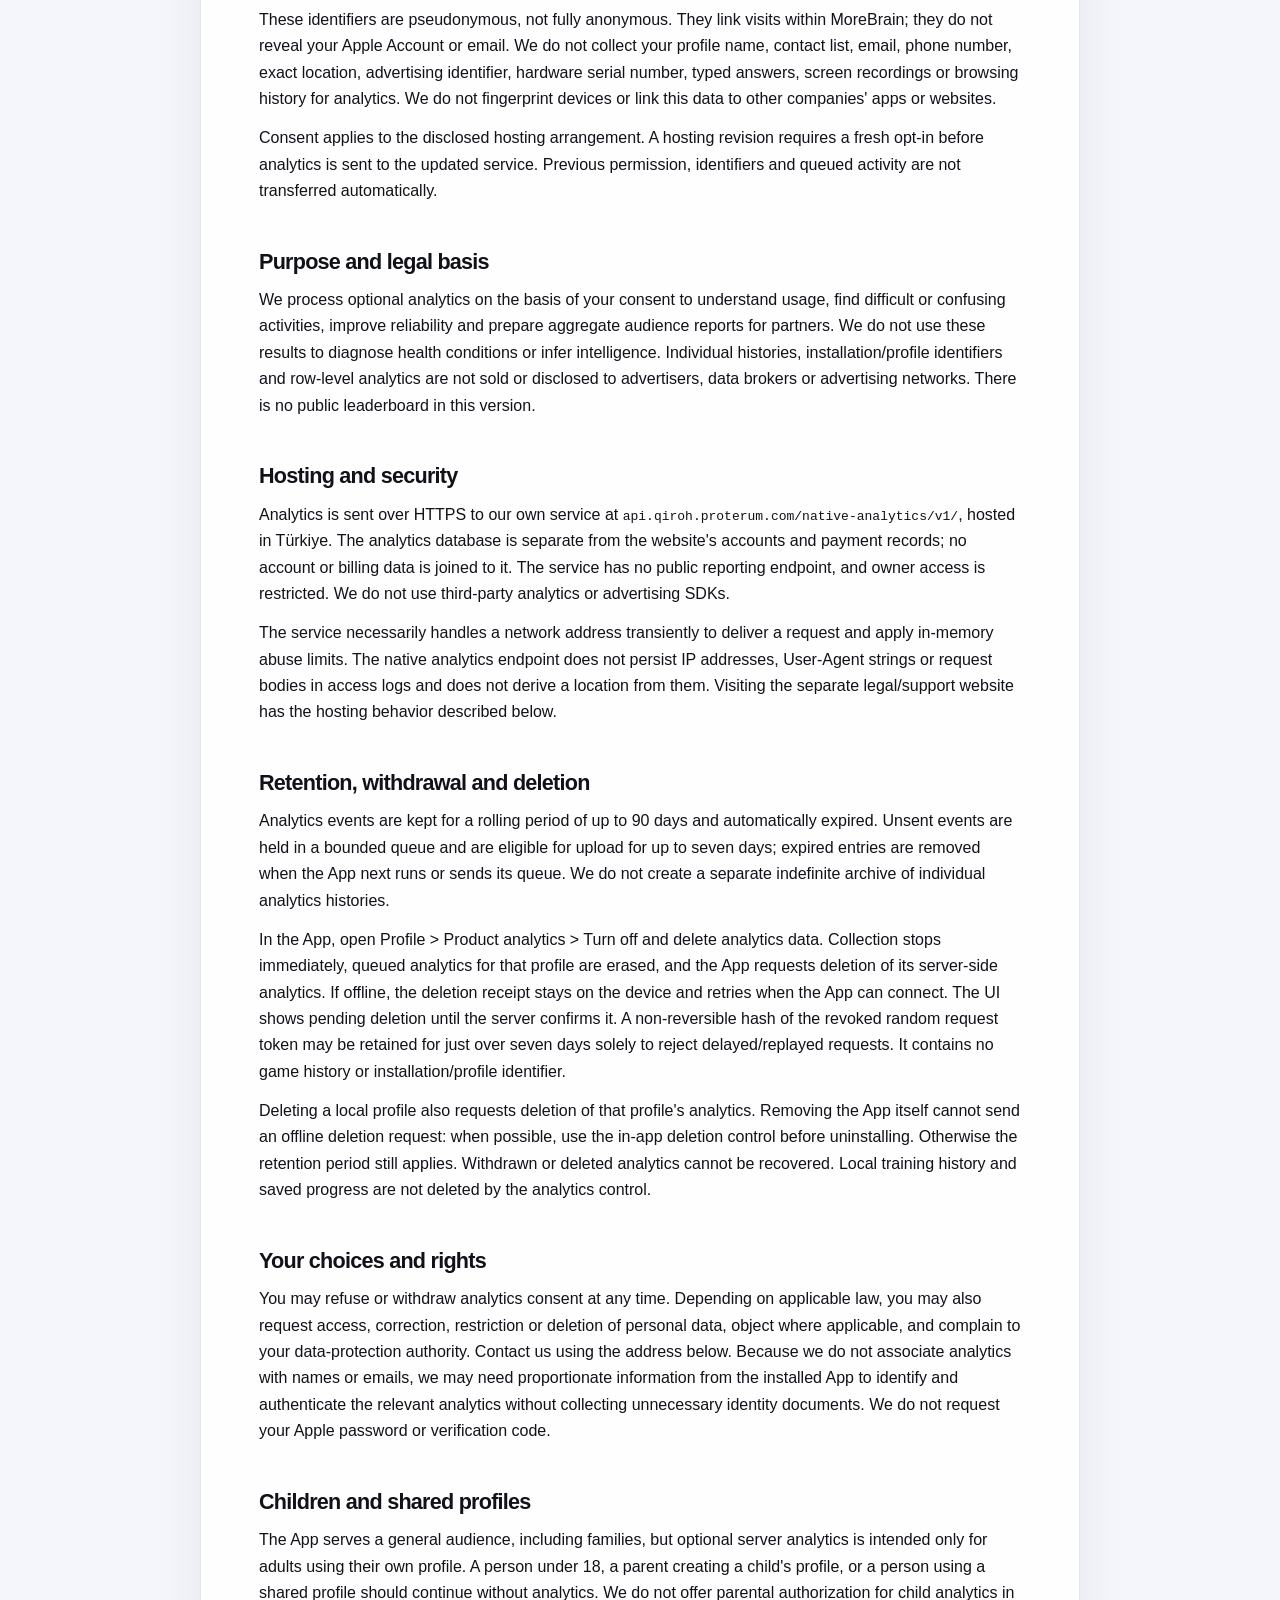
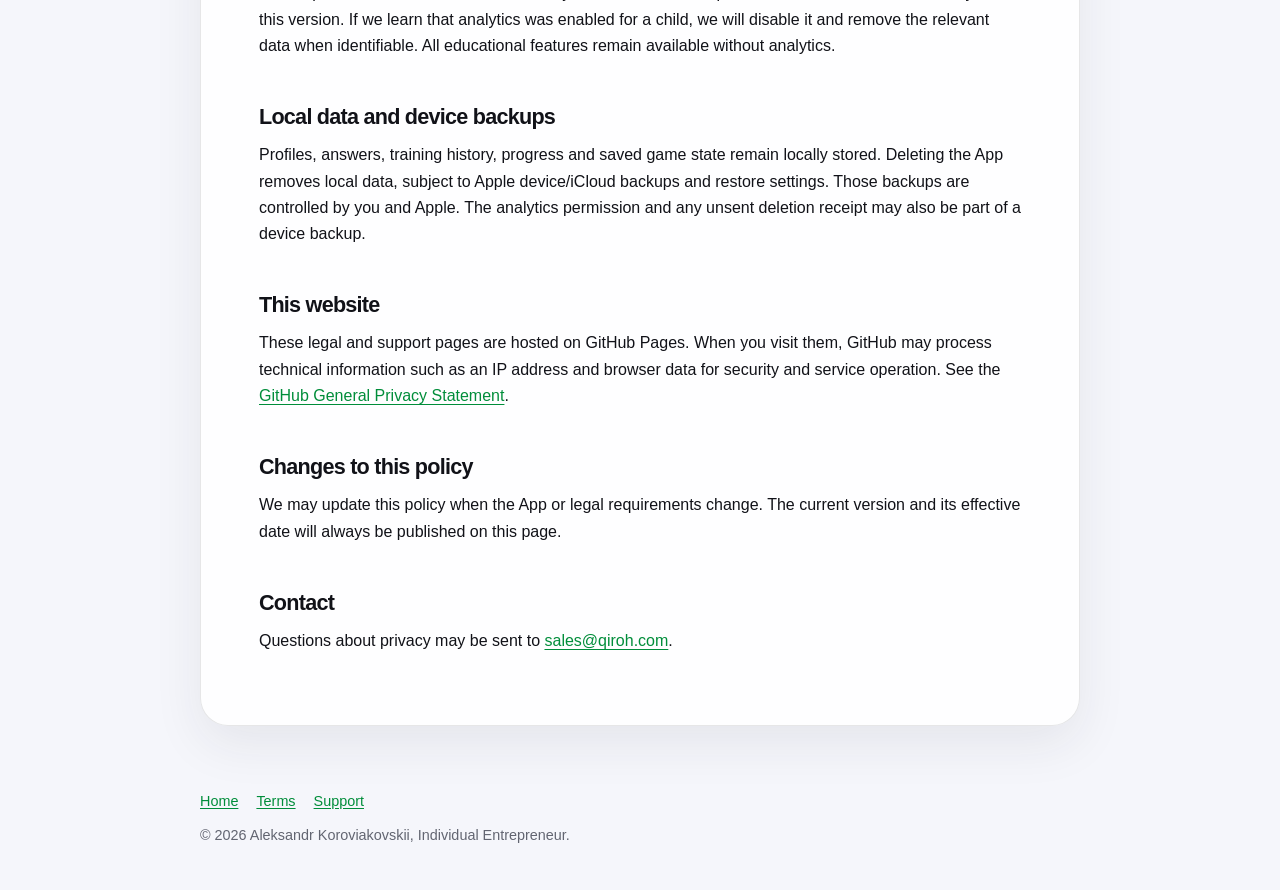
==== commit 50e6b563: "Move MoreBrain analytics disclosure to Turkey hosting" ====
--- a/privacy/index.html
+++ b/privacy/index.html
@@ -17,7 +17,7 @@
   <main class="shell">
     <article class="document">
       <h1>Privacy Policy</h1>
-      <p class="meta">Updated: November 1, 2026. Free access applies from version 2.3. Optional product analytics starts with version 2.3 (build 11).</p>
+      <p class="meta">Updated: November 2, 2026. Free access applies from version 2.3. Optional product analytics starts with version 2.3 (build 12).</p>
 
       <p>This Privacy Policy explains how MoreBrain (the “App”) handles information. The App is provided by Aleksandr Koroviakovskii, Individual Entrepreneur, Georgia (“we”, “us”, or “our”).</p>
 
@@ -44,13 +44,14 @@
       <p>Analytics is disabled by default. At first use of a local profile, the App offers two choices: allow analytics or continue without it. To enable it, you must affirm that you are at least 18, use the profile yourself and agree to the described collection. Consent applies to that profile only; new, child and shared profiles do not inherit another profile's consent. Declining or withdrawing never limits games, lessons, settings or progress.</p>
       <p>After consent, we receive a random installation identifier and a separate random profile identifier, the consent time, event identifiers and times, app sessions and active time, opened sections, games and trainers, allowed numerical settings, levels, starts, pauses, retries, hints, exits, completion results, points, accuracy and durations. We also receive the App/build version, OS version, device model, App language and limited technical failure events. Not every activity has every metric. Historical activity before consent is not uploaded.</p>
       <p>These identifiers are pseudonymous, not fully anonymous. They link visits within MoreBrain; they do not reveal your Apple Account or email. We do not collect your profile name, contact list, email, phone number, exact location, advertising identifier, hardware serial number, typed answers, screen recordings or browsing history for analytics. We do not fingerprint devices or link this data to other companies' apps or websites.</p>
+      <p>Consent applies to the disclosed hosting arrangement. A hosting revision requires a fresh opt-in before analytics is sent to the updated service. Previous permission, identifiers and queued activity are not transferred automatically.</p>
       <h2>Purpose and legal basis</h2>
       <p>We process optional analytics on the basis of your consent to understand usage, find difficult or confusing activities, improve reliability and prepare aggregate audience reports for partners. We do not use these results to diagnose health conditions or infer intelligence. Individual histories, installation/profile identifiers and row-level analytics are not sold or disclosed to advertisers, data brokers or advertising networks. There is no public leaderboard in this version.</p>
       <h2>Hosting and security</h2>
-      <p>Analytics is sent over HTTPS to our own service at <code>telefonunet.ru/native-analytics/v1/</code>, hosted in Russia. The analytics database is separate from the website's accounts and payment records; no account or billing data is joined to it. The service has no public reporting endpoint, and owner access is restricted. We do not use third-party analytics or advertising SDKs.</p>
+      <p>Analytics is sent over HTTPS to our own service at <code>api.qiroh.proterum.com/native-analytics/v1/</code>, hosted in Türkiye. The analytics database is separate from the website's accounts and payment records; no account or billing data is joined to it. The service has no public reporting endpoint, and owner access is restricted. We do not use third-party analytics or advertising SDKs.</p>
       <p>The service necessarily handles a network address transiently to deliver a request and apply in-memory abuse limits. The native analytics endpoint does not persist IP addresses, User-Agent strings or request bodies in access logs and does not derive a location from them. Visiting the separate legal/support website has the hosting behavior described below.</p>
       <h2>Retention, withdrawal and deletion</h2>
-      <p>Analytics events are kept for a rolling period of up to 90 days and automatically expired. Unsent events are held on the device for no more than seven days, with a bounded queue. We do not create a separate indefinite archive of individual analytics histories.</p>
+      <p>Analytics events are kept for a rolling period of up to 90 days and automatically expired. Unsent events are held in a bounded queue and are eligible for upload for up to seven days; expired entries are removed when the App next runs or sends its queue. We do not create a separate indefinite archive of individual analytics histories.</p>
       <p>In the App, open Profile &gt; Product analytics &gt; Turn off and delete analytics data. Collection stops immediately, queued analytics for that profile are erased, and the App requests deletion of its server-side analytics. If offline, the deletion receipt stays on the device and retries when the App can connect. The UI shows pending deletion until the server confirms it. A non-reversible hash of the revoked random request token may be retained for just over seven days solely to reject delayed/replayed requests. It contains no game history or installation/profile identifier.</p>
       <p>Deleting a local profile also requests deletion of that profile's analytics. Removing the App itself cannot send an offline deletion request: when possible, use the in-app deletion control before uninstalling. Otherwise the retention period still applies. Withdrawn or deleted analytics cannot be recovered. Local training history and saved progress are not deleted by the analytics control.</p>
       <h2>Your choices and rights</h2>
@@ -80,4 +81,3 @@
   </footer>
 </body>
 </html>
-
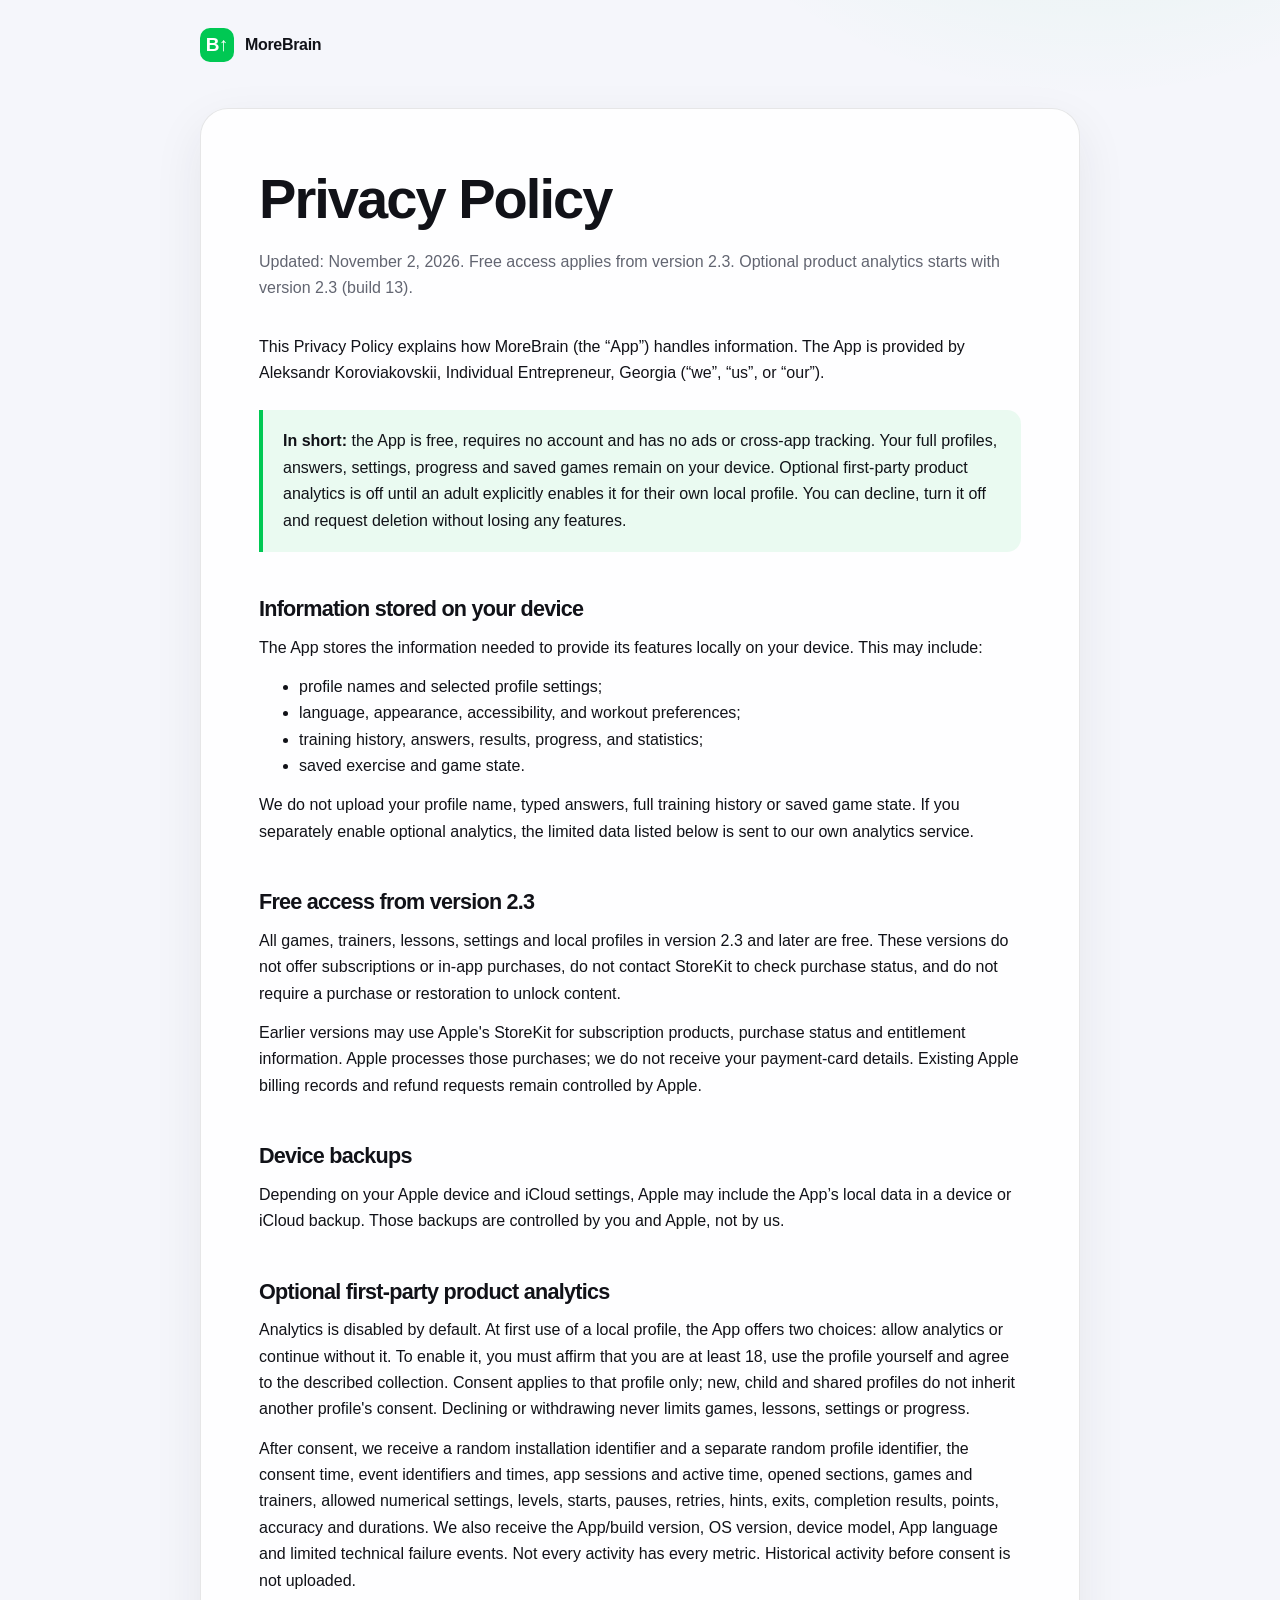
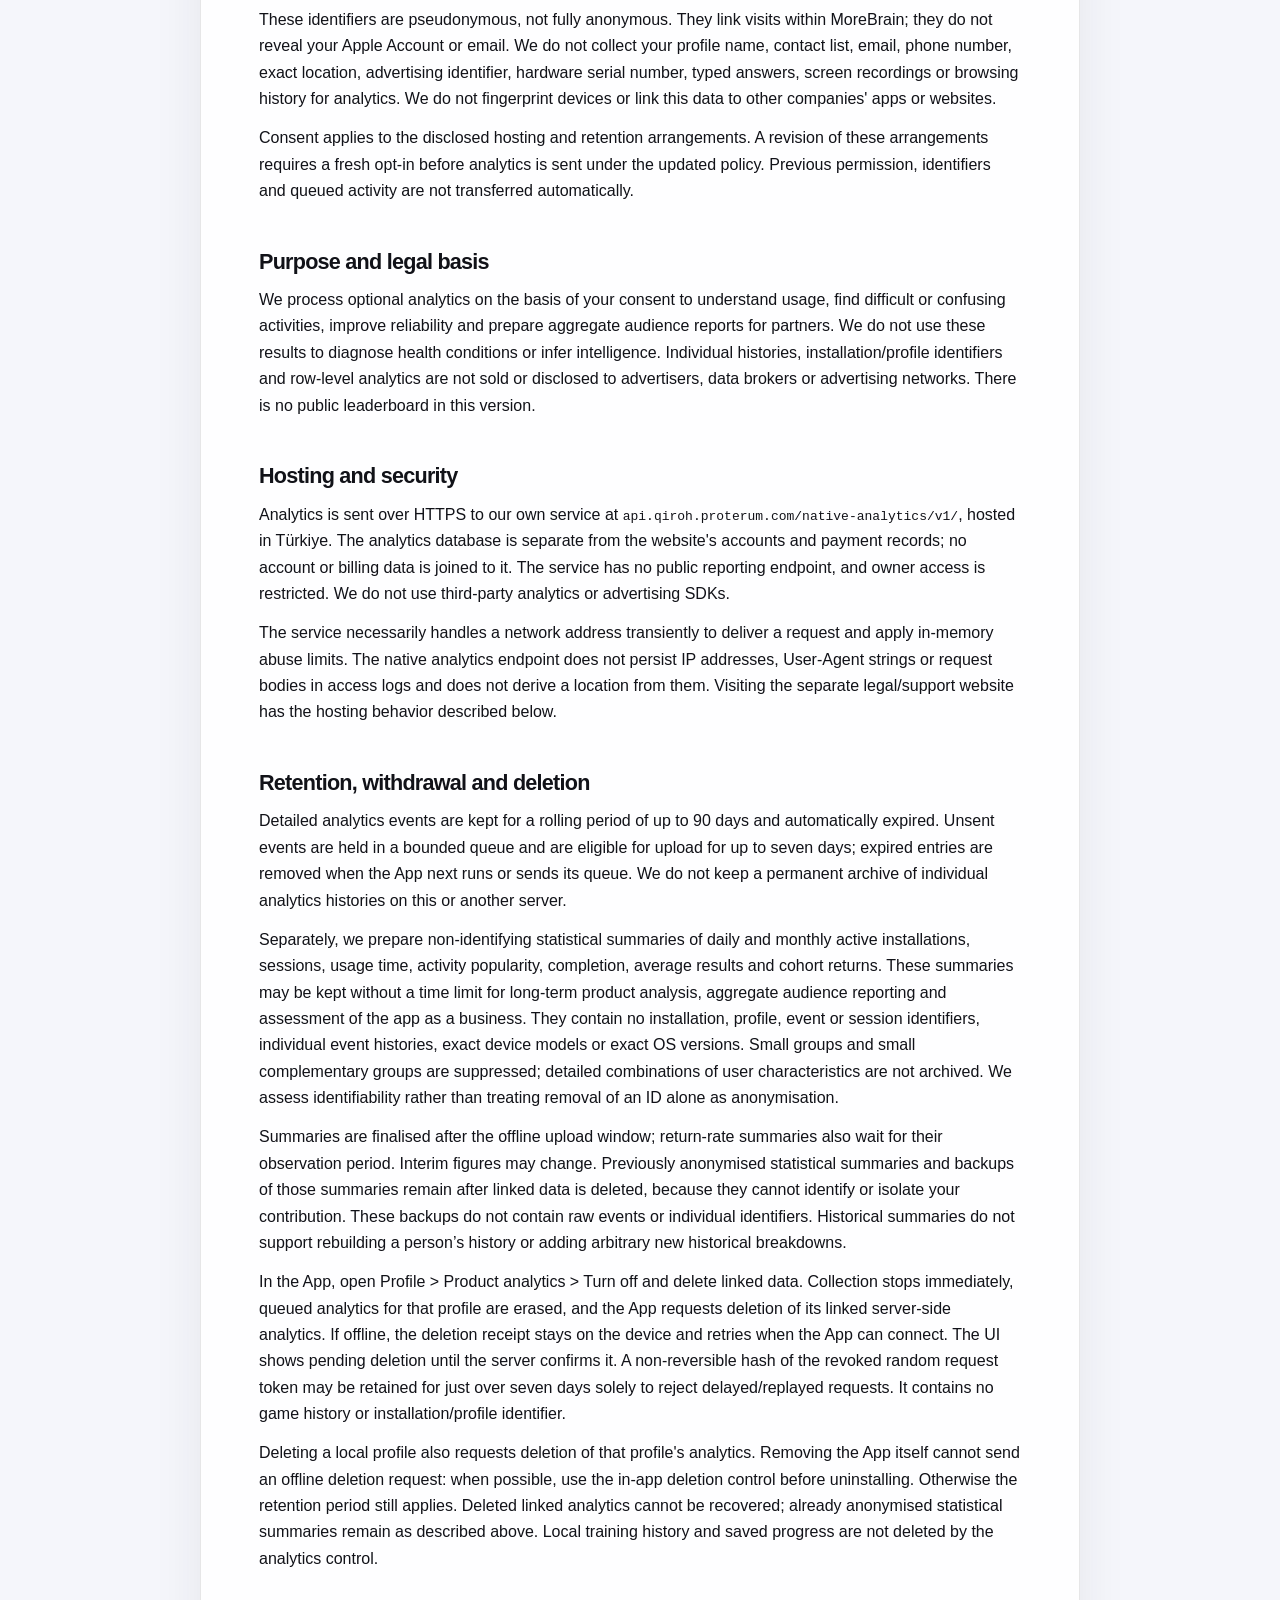
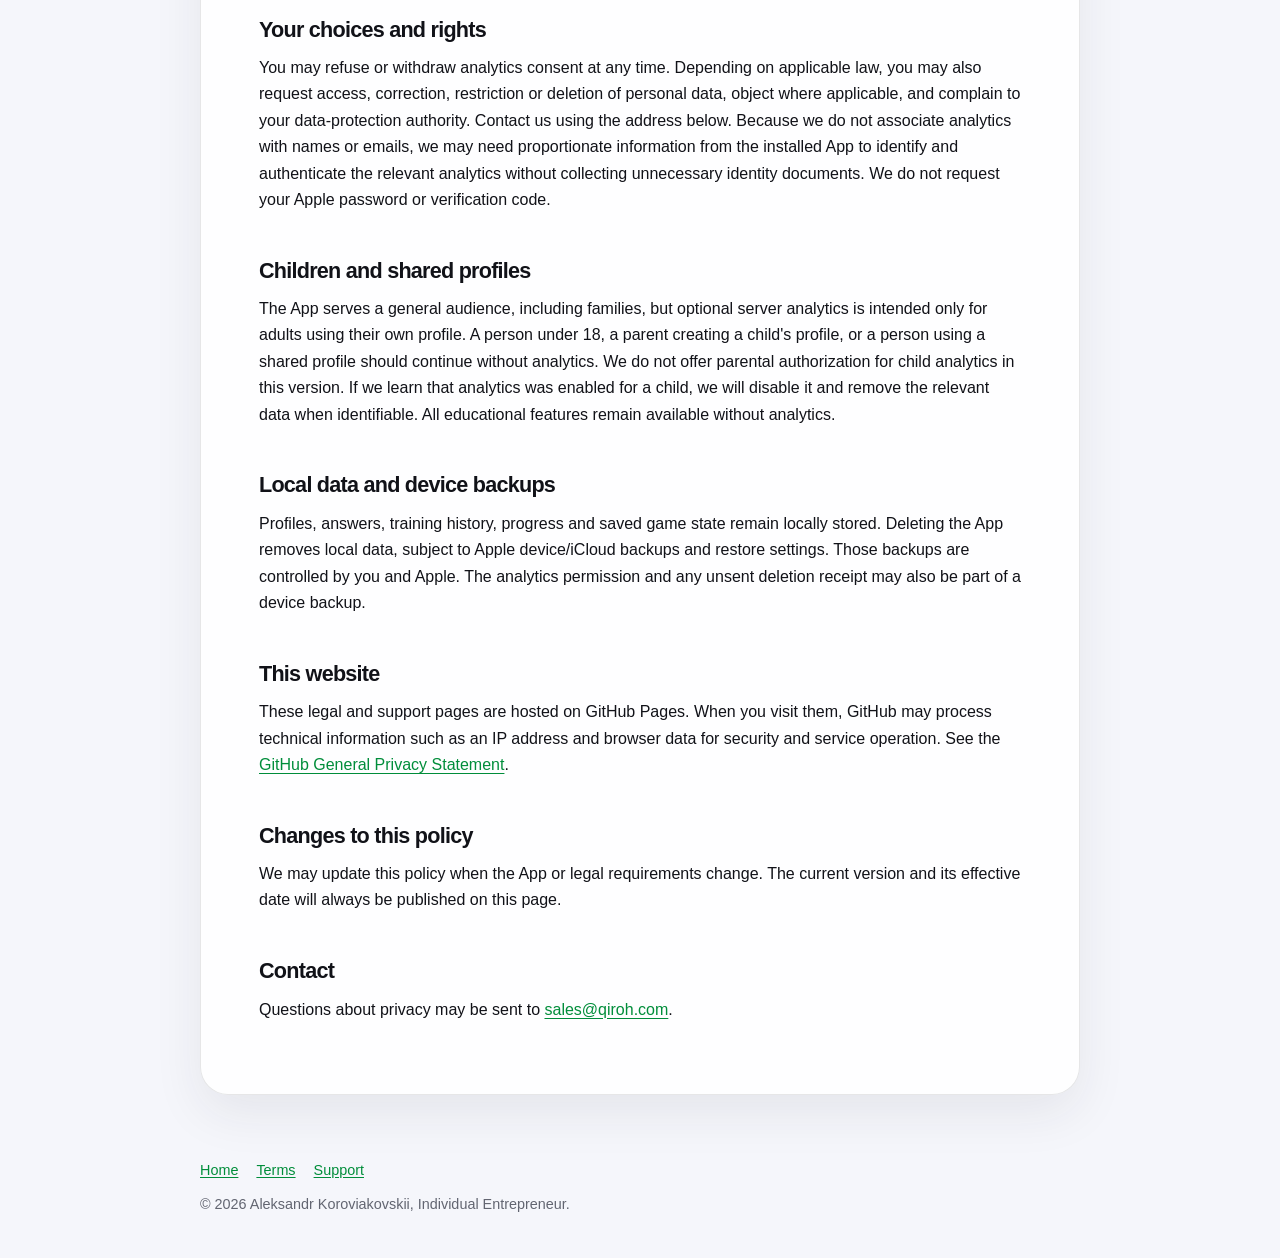
==== commit ef0d24cb: "Disclose permanent anonymous analytics summaries" ====
--- a/privacy/index.html
+++ b/privacy/index.html
@@ -17,7 +17,7 @@
   <main class="shell">
     <article class="document">
       <h1>Privacy Policy</h1>
-      <p class="meta">Updated: November 2, 2026. Free access applies from version 2.3. Optional product analytics starts with version 2.3 (build 12).</p>
+      <p class="meta">Updated: November 2, 2026. Free access applies from version 2.3. Optional product analytics starts with version 2.3 (build 13).</p>
 
       <p>This Privacy Policy explains how MoreBrain (the “App”) handles information. The App is provided by Aleksandr Koroviakovskii, Individual Entrepreneur, Georgia (“we”, “us”, or “our”).</p>
 
@@ -44,16 +44,18 @@
       <p>Analytics is disabled by default. At first use of a local profile, the App offers two choices: allow analytics or continue without it. To enable it, you must affirm that you are at least 18, use the profile yourself and agree to the described collection. Consent applies to that profile only; new, child and shared profiles do not inherit another profile's consent. Declining or withdrawing never limits games, lessons, settings or progress.</p>
       <p>After consent, we receive a random installation identifier and a separate random profile identifier, the consent time, event identifiers and times, app sessions and active time, opened sections, games and trainers, allowed numerical settings, levels, starts, pauses, retries, hints, exits, completion results, points, accuracy and durations. We also receive the App/build version, OS version, device model, App language and limited technical failure events. Not every activity has every metric. Historical activity before consent is not uploaded.</p>
       <p>These identifiers are pseudonymous, not fully anonymous. They link visits within MoreBrain; they do not reveal your Apple Account or email. We do not collect your profile name, contact list, email, phone number, exact location, advertising identifier, hardware serial number, typed answers, screen recordings or browsing history for analytics. We do not fingerprint devices or link this data to other companies' apps or websites.</p>
-      <p>Consent applies to the disclosed hosting arrangement. A hosting revision requires a fresh opt-in before analytics is sent to the updated service. Previous permission, identifiers and queued activity are not transferred automatically.</p>
+      <p>Consent applies to the disclosed hosting and retention arrangements. A revision of these arrangements requires a fresh opt-in before analytics is sent under the updated policy. Previous permission, identifiers and queued activity are not transferred automatically.</p>
       <h2>Purpose and legal basis</h2>
       <p>We process optional analytics on the basis of your consent to understand usage, find difficult or confusing activities, improve reliability and prepare aggregate audience reports for partners. We do not use these results to diagnose health conditions or infer intelligence. Individual histories, installation/profile identifiers and row-level analytics are not sold or disclosed to advertisers, data brokers or advertising networks. There is no public leaderboard in this version.</p>
       <h2>Hosting and security</h2>
       <p>Analytics is sent over HTTPS to our own service at <code>api.qiroh.proterum.com/native-analytics/v1/</code>, hosted in Türkiye. The analytics database is separate from the website's accounts and payment records; no account or billing data is joined to it. The service has no public reporting endpoint, and owner access is restricted. We do not use third-party analytics or advertising SDKs.</p>
       <p>The service necessarily handles a network address transiently to deliver a request and apply in-memory abuse limits. The native analytics endpoint does not persist IP addresses, User-Agent strings or request bodies in access logs and does not derive a location from them. Visiting the separate legal/support website has the hosting behavior described below.</p>
       <h2>Retention, withdrawal and deletion</h2>
-      <p>Analytics events are kept for a rolling period of up to 90 days and automatically expired. Unsent events are held in a bounded queue and are eligible for upload for up to seven days; expired entries are removed when the App next runs or sends its queue. We do not create a separate indefinite archive of individual analytics histories.</p>
-      <p>In the App, open Profile &gt; Product analytics &gt; Turn off and delete analytics data. Collection stops immediately, queued analytics for that profile are erased, and the App requests deletion of its server-side analytics. If offline, the deletion receipt stays on the device and retries when the App can connect. The UI shows pending deletion until the server confirms it. A non-reversible hash of the revoked random request token may be retained for just over seven days solely to reject delayed/replayed requests. It contains no game history or installation/profile identifier.</p>
-      <p>Deleting a local profile also requests deletion of that profile's analytics. Removing the App itself cannot send an offline deletion request: when possible, use the in-app deletion control before uninstalling. Otherwise the retention period still applies. Withdrawn or deleted analytics cannot be recovered. Local training history and saved progress are not deleted by the analytics control.</p>
+      <p>Detailed analytics events are kept for a rolling period of up to 90 days and automatically expired. Unsent events are held in a bounded queue and are eligible for upload for up to seven days; expired entries are removed when the App next runs or sends its queue. We do not keep a permanent archive of individual analytics histories on this or another server.</p>
+      <p>Separately, we prepare non-identifying statistical summaries of daily and monthly active installations, sessions, usage time, activity popularity, completion, average results and cohort returns. These summaries may be kept without a time limit for long-term product analysis, aggregate audience reporting and assessment of the app as a business. They contain no installation, profile, event or session identifiers, individual event histories, exact device models or exact OS versions. Small groups and small complementary groups are suppressed; detailed combinations of user characteristics are not archived. We assess identifiability rather than treating removal of an ID alone as anonymisation.</p>
+      <p>Summaries are finalised after the offline upload window; return-rate summaries also wait for their observation period. Interim figures may change. Previously anonymised statistical summaries and backups of those summaries remain after linked data is deleted, because they cannot identify or isolate your contribution. These backups do not contain raw events or individual identifiers. Historical summaries do not support rebuilding a person’s history or adding arbitrary new historical breakdowns.</p>
+      <p>In the App, open Profile &gt; Product analytics &gt; Turn off and delete linked data. Collection stops immediately, queued analytics for that profile are erased, and the App requests deletion of its linked server-side analytics. If offline, the deletion receipt stays on the device and retries when the App can connect. The UI shows pending deletion until the server confirms it. A non-reversible hash of the revoked random request token may be retained for just over seven days solely to reject delayed/replayed requests. It contains no game history or installation/profile identifier.</p>
+      <p>Deleting a local profile also requests deletion of that profile's analytics. Removing the App itself cannot send an offline deletion request: when possible, use the in-app deletion control before uninstalling. Otherwise the retention period still applies. Deleted linked analytics cannot be recovered; already anonymised statistical summaries remain as described above. Local training history and saved progress are not deleted by the analytics control.</p>
       <h2>Your choices and rights</h2>
       <p>You may refuse or withdraw analytics consent at any time. Depending on applicable law, you may also request access, correction, restriction or deletion of personal data, object where applicable, and complain to your data-protection authority. Contact us using the address below. Because we do not associate analytics with names or emails, we may need proportionate information from the installed App to identify and authenticate the relevant analytics without collecting unnecessary identity documents. We do not request your Apple password or verification code.</p>
       <h2>Children and shared profiles</h2>
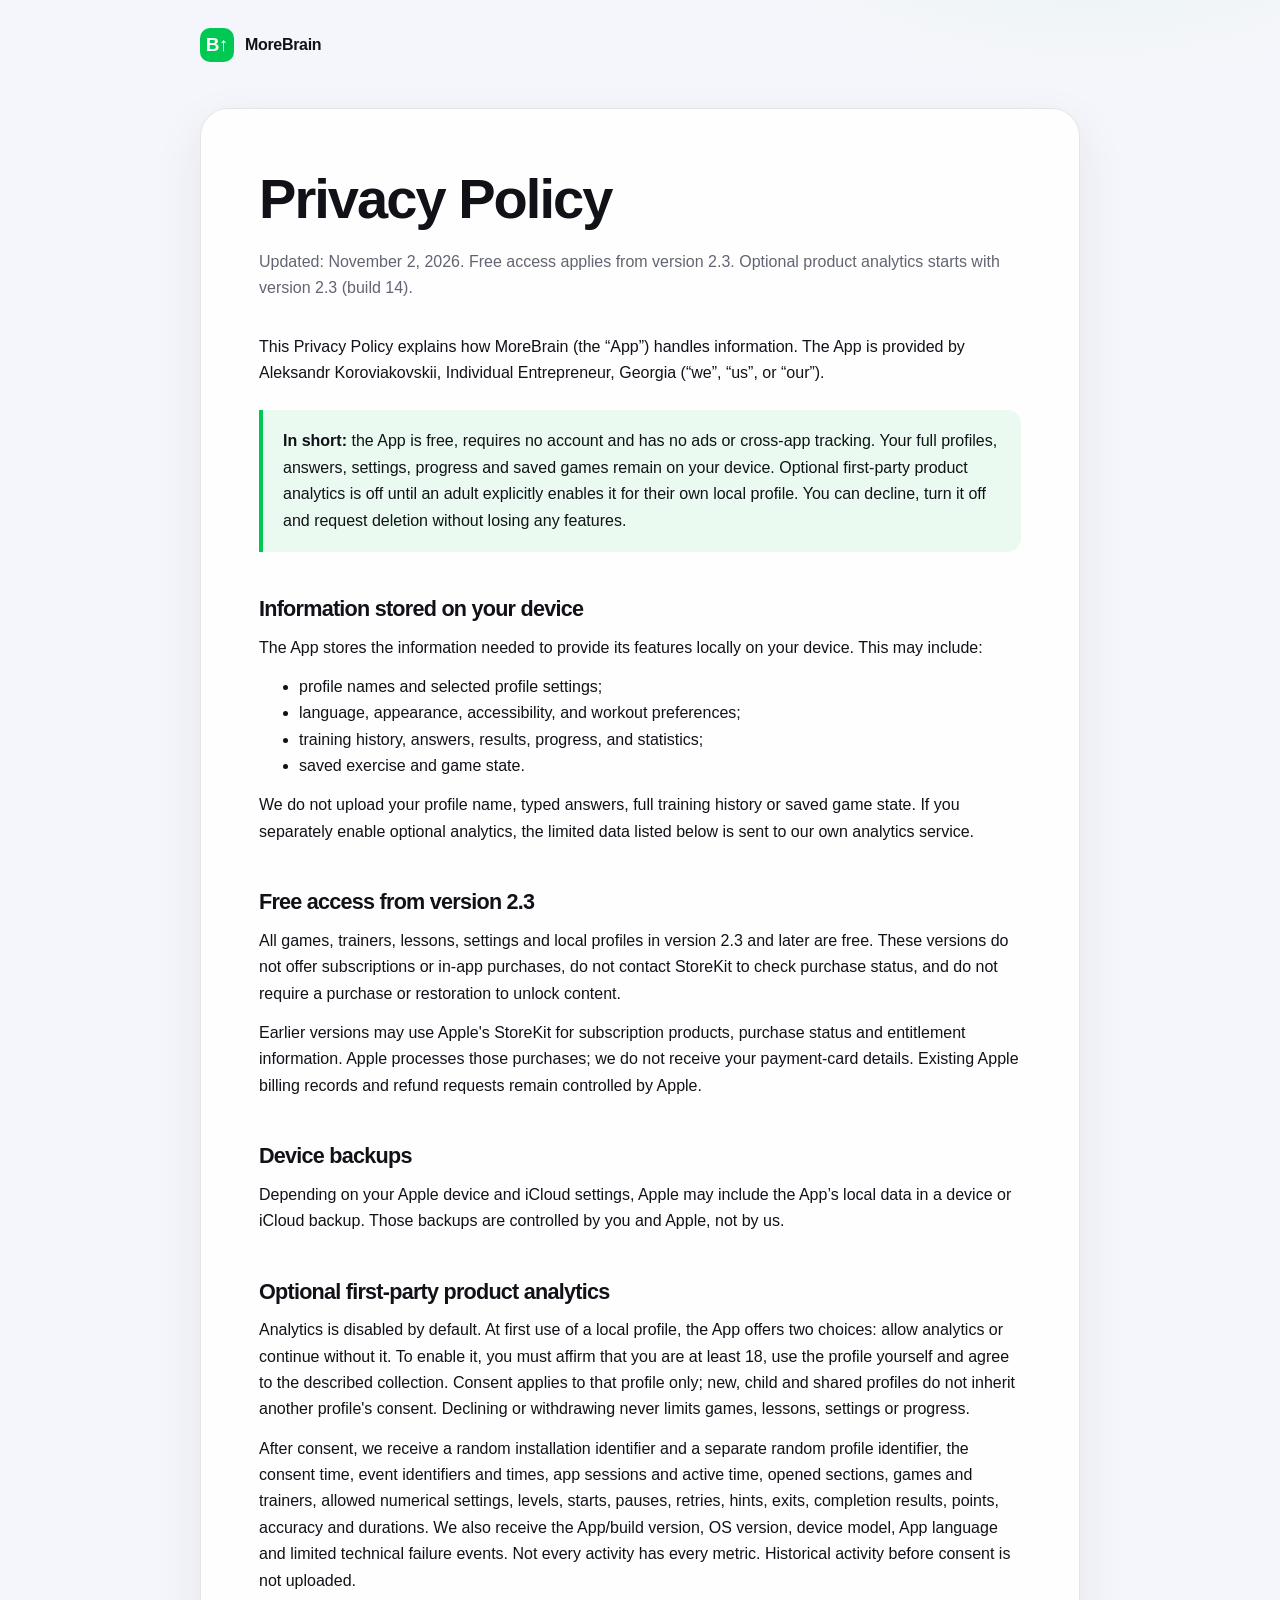
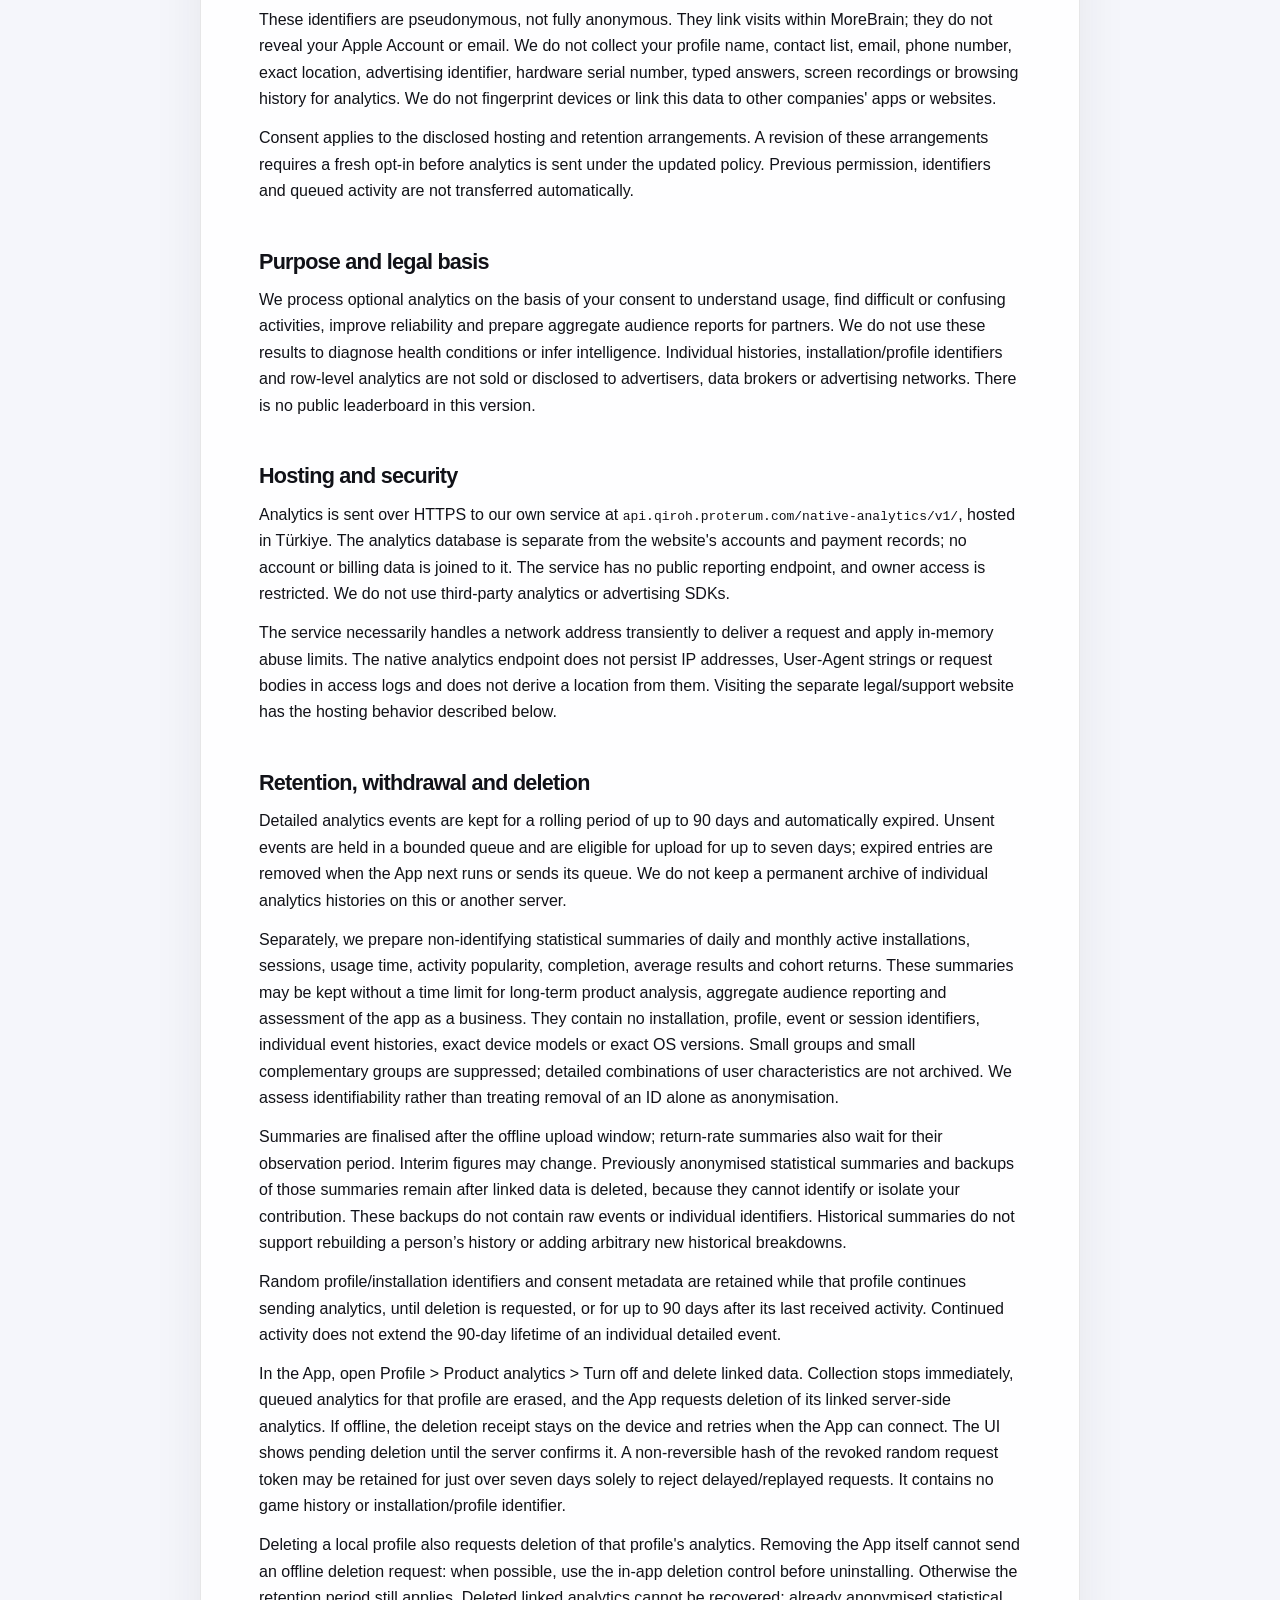
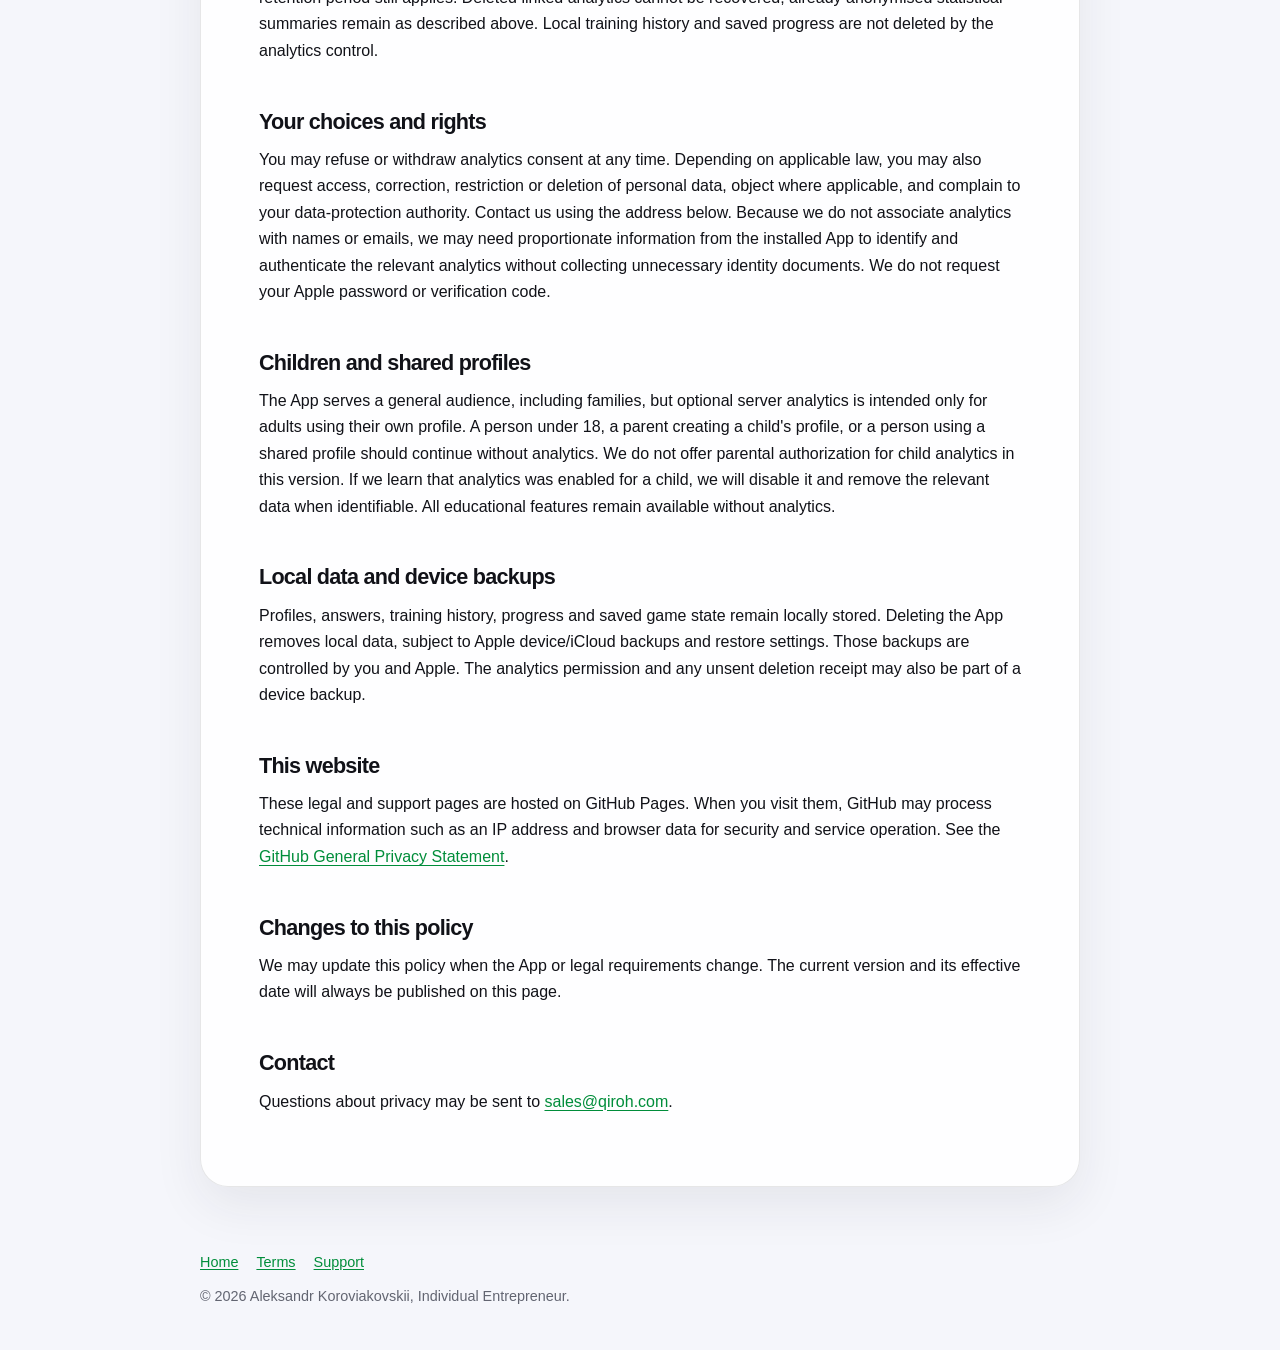
==== commit 777cf766: "Clarify identifier expiry and current MoreBrain candidate" ====
--- a/privacy/index.html
+++ b/privacy/index.html
@@ -17,7 +17,7 @@
   <main class="shell">
     <article class="document">
       <h1>Privacy Policy</h1>
-      <p class="meta">Updated: November 2, 2026. Free access applies from version 2.3. Optional product analytics starts with version 2.3 (build 13).</p>
+      <p class="meta">Updated: November 2, 2026. Free access applies from version 2.3. Optional product analytics starts with version 2.3 (build 14).</p>
 
       <p>This Privacy Policy explains how MoreBrain (the “App”) handles information. The App is provided by Aleksandr Koroviakovskii, Individual Entrepreneur, Georgia (“we”, “us”, or “our”).</p>
 
@@ -54,6 +54,7 @@
       <p>Detailed analytics events are kept for a rolling period of up to 90 days and automatically expired. Unsent events are held in a bounded queue and are eligible for upload for up to seven days; expired entries are removed when the App next runs or sends its queue. We do not keep a permanent archive of individual analytics histories on this or another server.</p>
       <p>Separately, we prepare non-identifying statistical summaries of daily and monthly active installations, sessions, usage time, activity popularity, completion, average results and cohort returns. These summaries may be kept without a time limit for long-term product analysis, aggregate audience reporting and assessment of the app as a business. They contain no installation, profile, event or session identifiers, individual event histories, exact device models or exact OS versions. Small groups and small complementary groups are suppressed; detailed combinations of user characteristics are not archived. We assess identifiability rather than treating removal of an ID alone as anonymisation.</p>
       <p>Summaries are finalised after the offline upload window; return-rate summaries also wait for their observation period. Interim figures may change. Previously anonymised statistical summaries and backups of those summaries remain after linked data is deleted, because they cannot identify or isolate your contribution. These backups do not contain raw events or individual identifiers. Historical summaries do not support rebuilding a person’s history or adding arbitrary new historical breakdowns.</p>
+      <p>Random profile/installation identifiers and consent metadata are retained while that profile continues sending analytics, until deletion is requested, or for up to 90 days after its last received activity. Continued activity does not extend the 90-day lifetime of an individual detailed event.</p>
       <p>In the App, open Profile &gt; Product analytics &gt; Turn off and delete linked data. Collection stops immediately, queued analytics for that profile are erased, and the App requests deletion of its linked server-side analytics. If offline, the deletion receipt stays on the device and retries when the App can connect. The UI shows pending deletion until the server confirms it. A non-reversible hash of the revoked random request token may be retained for just over seven days solely to reject delayed/replayed requests. It contains no game history or installation/profile identifier.</p>
       <p>Deleting a local profile also requests deletion of that profile's analytics. Removing the App itself cannot send an offline deletion request: when possible, use the in-app deletion control before uninstalling. Otherwise the retention period still applies. Deleted linked analytics cannot be recovered; already anonymised statistical summaries remain as described above. Local training history and saved progress are not deleted by the analytics control.</p>
       <h2>Your choices and rights</h2>
